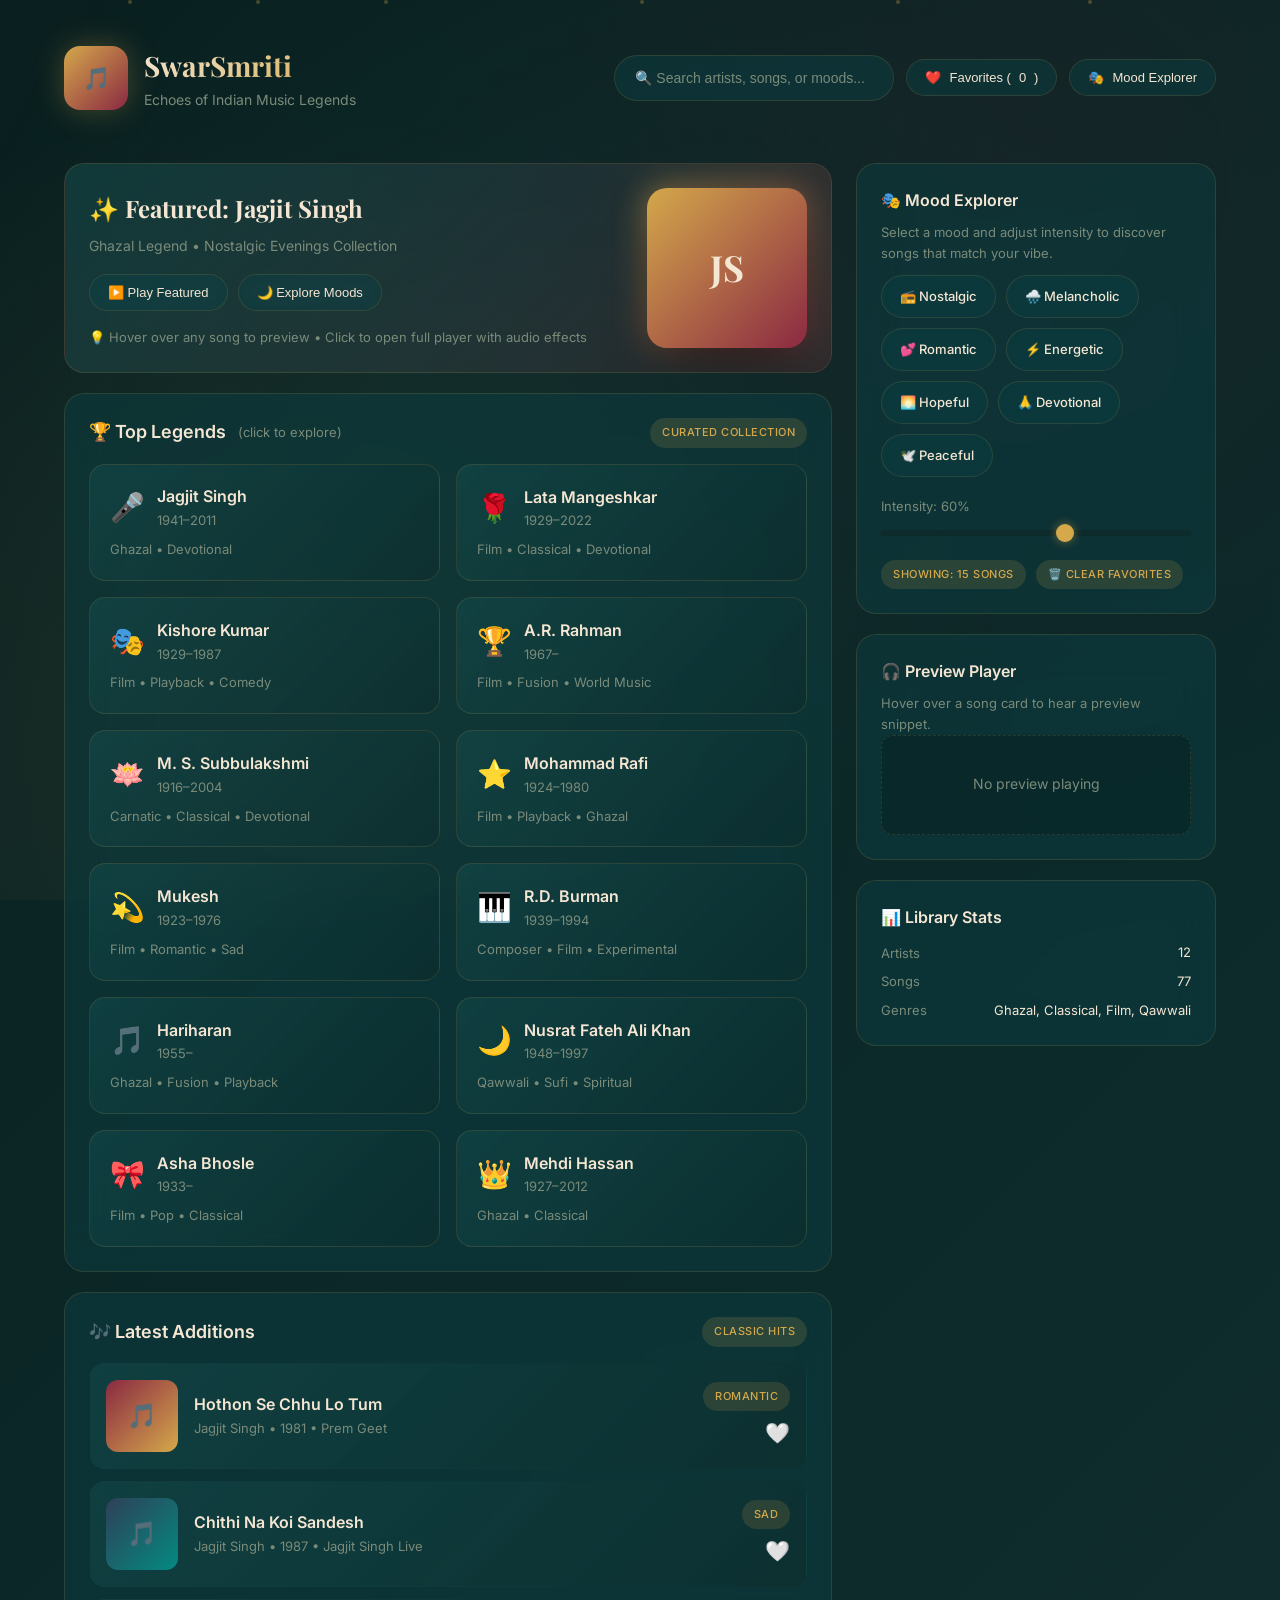
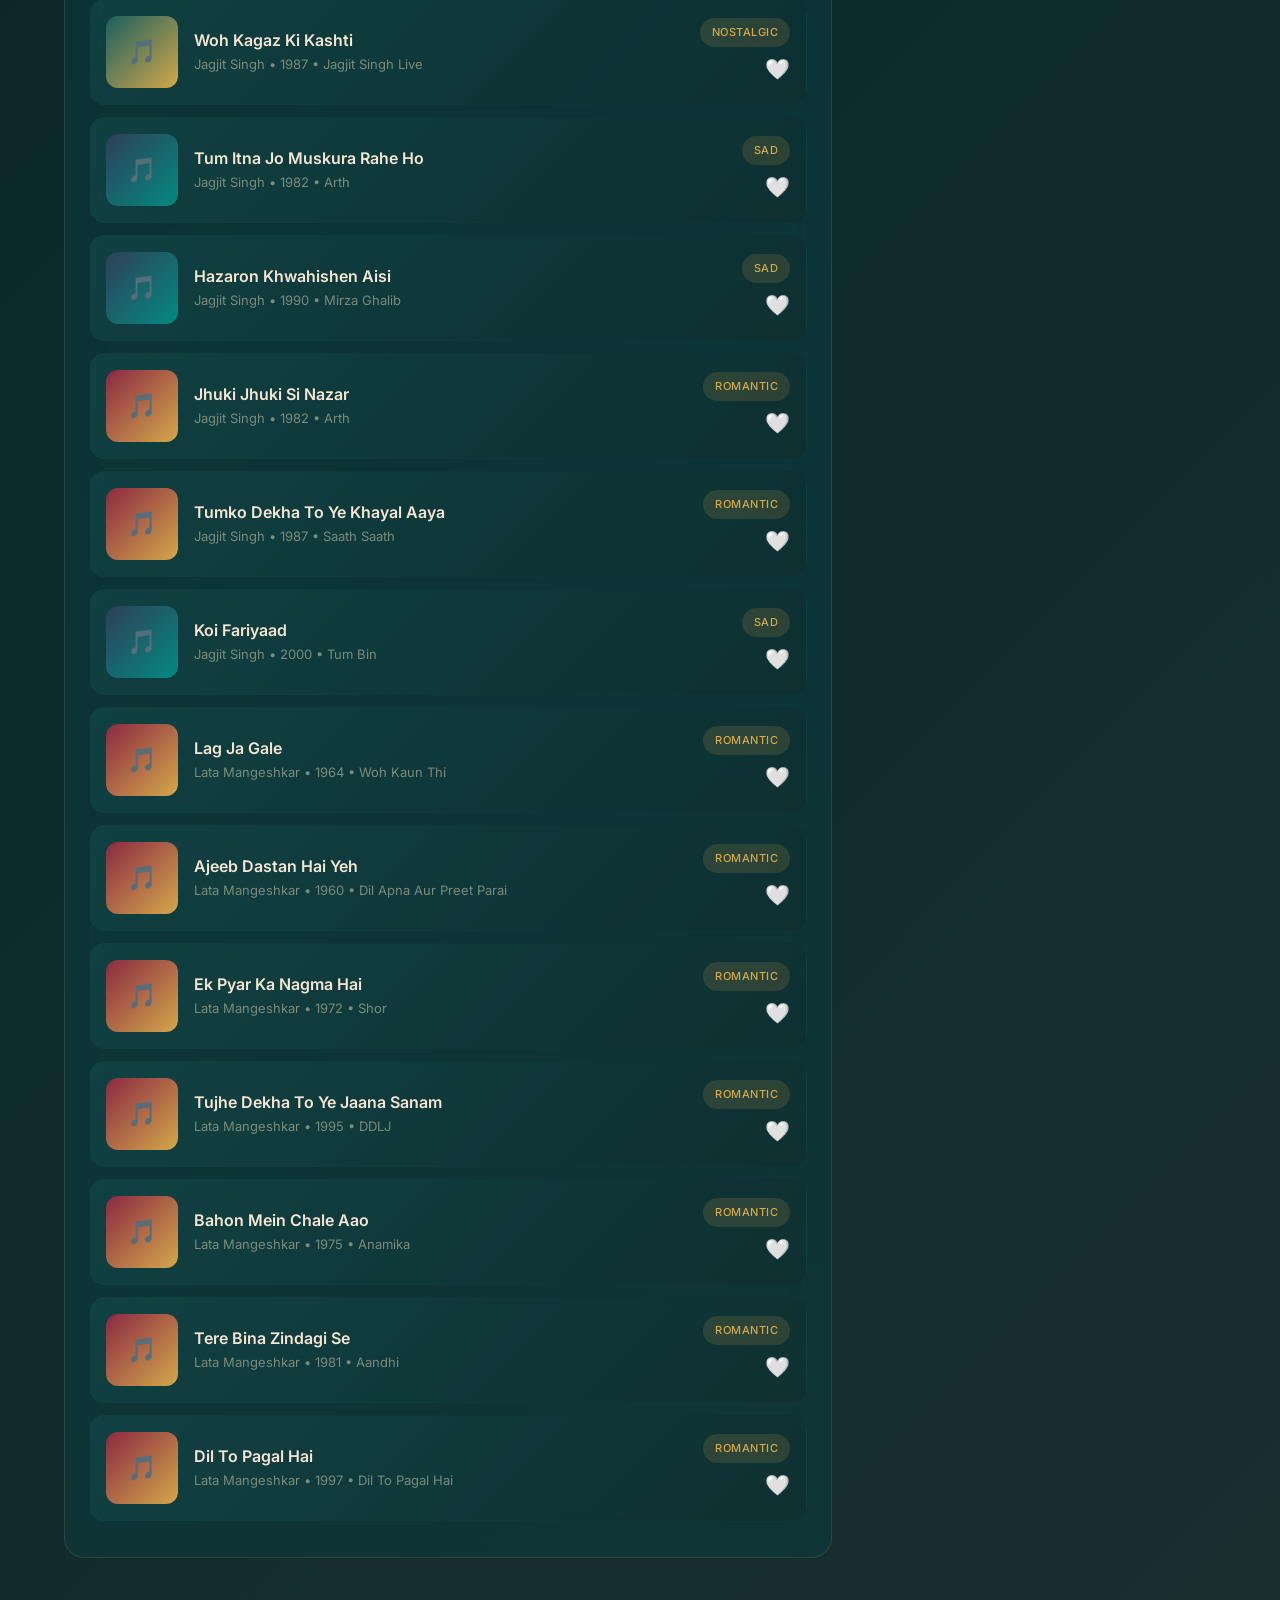
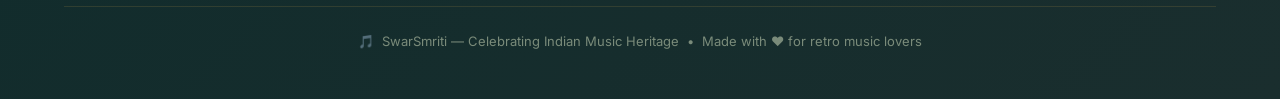
==== index.html @ f9078dfb "feat: Add favicon and gitignore" ====
<!doctype html>
<html lang="en">

<head>
  <meta charset="utf-8" />
  <meta name="viewport" content="width=device-width,initial-scale=1" />
  <meta name="description"
    content="SwarSmriti - A premium retro Indian music platform celebrating legendary artists and timeless melodies" />
  <meta name="theme-color" content="#0A1F1F" />
  <title>SwarSmriti — Echoes of Indian Music Legends</title>
  <link rel="icon" type="image/svg+xml" href="favicon.svg">
  <link rel="preconnect" href="https://fonts.googleapis.com">
  <link rel="preconnect" href="https://fonts.gstatic.com" crossorigin>
  <link
    href="https://fonts.googleapis.com/css2?family=Playfair+Display:wght@400;600;700&family=Inter:wght@300;400;500;600;700&display=swap"
    rel="stylesheet">
  <link rel="stylesheet" href="style.css">
</head>

<body>
  <!-- Floating Particles -->
  <div class="particles">
    <div class="particle"></div>
    <div class="particle"></div>
    <div class="particle"></div>
    <div class="particle"></div>
    <div class="particle"></div>
    <div class="particle"></div>
  </div>

  <div class="container">
    <header>
      <div class="brand">
        <div class="logo">🎵</div>
        <div>
          <h1>SwarSmriti</h1>
          <div class="muted">Echoes of Indian Music Legends</div>
        </div>
      </div>

      <div class="controls">
        <input id="searchInput" class="search" placeholder="🔍 Search artists, songs, or moods..." autocomplete="off" />
        <button class="pill" id="viewFavorites">
          <span>❤️</span> Favorites (<span id="favCount">0</span>)
        </button>
        <button class="pill" id="navMood">
          <span>🎭</span> Mood Explorer
        </button>
      </div>
    </header>

    <main>
      <section>
        <!-- Home Hero -->
        <div class="card hero" id="homeHero">
          <div style="flex:1">
            <div style="display:flex;align-items:center;justify-content:space-between;gap:16px;flex-wrap:wrap">
              <div>
                <h2 id="featuredTitle">✨ Featured: Jagjit Singh</h2>
                <div class="muted">Ghazal Legend • Nostalgic Evenings Collection</div>
              </div>
              <div style="display:flex;gap:10px;align-items:center;flex-wrap:wrap">
                <button class="chip" id="playFeatured">▶️ Play Featured</button>
                <button class="chip" id="openMood">🌙 Explore Moods</button>
              </div>
            </div>
            <p class="small muted" style="margin-top:16px">
              💡 Hover over any song to preview • Click to open full player with audio effects
            </p>
          </div>
          <div class="art">JS</div>
        </div>

        <div style="height:20px"></div>

        <!-- Top Legends Section -->
        <div class="card">
          <div style="display:flex;align-items:center;justify-content:space-between;margin-bottom:16px">
            <div style="display:flex;gap:12px;align-items:center">
              <strong style="font-size:18px">🏆 Top Legends</strong>
              <span class="muted small">(click to explore)</span>
            </div>
            <div class="badge">Curated Collection</div>
          </div>
          <div class="grid" id="artistsGrid"></div>
        </div>

        <div style="height:20px"></div>

        <!-- Songs List Section -->
        <div class="card">
          <div style="display:flex;align-items:center;justify-content:space-between;margin-bottom:16px">
            <strong style="font-size:18px" id="listTitle">🎶 Latest Additions</strong>
            <div class="badge">Classic Hits</div>
          </div>
          <div id="songsList"></div>
        </div>
      </section>

      <!-- Right Sidebar -->
      <aside class="right-col">
        <div class="card">
          <strong style="font-size:16px">🎭 Mood Explorer</strong>
          <p class="muted small" style="margin-top:8px">Select a mood and adjust intensity to discover songs that match
            your vibe.</p>
          <div id="moodChips" class="moodRow"></div>

          <div style="margin-top:16px">
            <label class="muted small">Intensity: <span id="intensityVal">60</span>%</label>
            <input id="intensity" class="slider" type="range" min="0" max="100" value="60" />
          </div>

          <div style="height:16px"></div>
          <div style="display:flex;gap:10px;align-items:center;flex-wrap:wrap">
            <div class="badge">Showing: <span id="resultsCount">0</span> songs</div>
            <div class="badge" id="clearFav" style="cursor:pointer">🗑️ Clear favorites</div>
          </div>
        </div>

        <div class="card">
          <strong style="font-size:16px">🎧 Preview Player</strong>
          <p class="muted small" style="margin-top:8px">Hover over a song card to hear a preview snippet.</p>
          <div id="previewArea">
            <span class="muted">No preview playing</span>
          </div>
        </div>

        <!-- Quick Stats -->
        <div class="card">
          <strong style="font-size:16px">📊 Library Stats</strong>
          <div style="margin-top:12px;display:grid;gap:8px">
            <div style="display:flex;justify-content:space-between">
              <span class="muted small">Artists</span>
              <span class="small" id="statArtists">10</span>
            </div>
            <div style="display:flex;justify-content:space-between">
              <span class="muted small">Songs</span>
              <span class="small" id="statSongs">15</span>
            </div>
            <div style="display:flex;justify-content:space-between">
              <span class="muted small">Genres</span>
              <span class="small">Ghazal, Classical, Film, Qawwali</span>
            </div>
          </div>
        </div>
      </aside>
    </main>

    <footer>
      <div style="display:flex;align-items:center;justify-content:center;gap:8px">
        <span>🎵</span>
        <span>SwarSmriti — Celebrating Indian Music Heritage</span>
        <span>•</span>
        <span>Made with ❤️ for retro music lovers</span>
      </div>
    </footer>
  </div>

  <!-- Modal Player -->
  <div id="modal" style="display:none" class="modal">
    <div class="player card">
      <div style="display:flex;justify-content:space-between;align-items:center">
        <div>
          <strong id="modalTitle" style="font-size:20px">Song title</strong>
          <div class="muted small" id="modalArtist">artist</div>
        </div>
        <div class="close" id="closeModal">✕</div>
      </div>

      <div style="margin-top:20px">
        <!-- Audio/YouTube player will be injected here -->
        <div id="modalPlayer"></div>

        <!-- Effect Controls -->
        <div id="audioControls" style="margin-top:20px;display:grid;gap:12px">
          <div style="display:flex;gap:12px;align-items:center">
            <label style="width:100px" class="muted small">⏩ Playback</label>
            <input id="playbackRate" class="slider" type="range" min="0.5" max="1.6" step="0.01" value="1" />
            <span id="playbackVal" class="muted small" style="width:50px;text-align:right">1.00x</span>
          </div>

          <div style="display:flex;gap:12px;align-items:center">
            <label style="width:100px" class="muted small">🔊 Bass</label>
            <input id="bass" class="slider" type="range" min="-12" max="12" step="0.5" value="0" />
            <span id="bassVal" class="muted small" style="width:50px;text-align:right">0 dB</span>
          </div>

          <div style="display:flex;gap:12px;align-items:center">
            <label style="width:100px" class="muted small">🔔 Treble</label>
            <input id="treble" class="slider" type="range" min="-12" max="12" step="0.5" value="0" />
            <span id="trebleVal" class="muted small" style="width:50px;text-align:right">0 dB</span>
          </div>

          <div style="display:flex;gap:12px;align-items:center">
            <label style="width:100px" class="muted small">🏛️ Reverb</label>
            <input id="reverb" class="slider" type="range" min="0" max="1" step="0.05" value="0" />
            <span id="reverbVal" class="muted small" style="width:50px;text-align:right">0%</span>
          </div>

          <div style="display:flex;gap:12px;align-items:center">
            <label style="width:100px" class="muted small">🎤 Vocal</label>
            <button id="vocalToggle" class="pill">Center Cancel: Off</button>
          </div>
        </div>
      </div>
    </div>
  </div>

  <script src="data.js"></script>
  <script src="script.js"></script>
</body>

</html>
---- style.css ----
/* SwarSmriti - Premium Retro Music Platform */
/* Color Palette: Deep Teal, Amber Gold, Burgundy, Vintage Cream */

:root {
  /* Core Colors */
  --bg-primary: #0A1F1F;
  --bg-secondary: #0D2B2B;
  --bg-card: rgba(13, 59, 62, 0.6);
  --bg-card-hover: rgba(13, 59, 62, 0.85);
  
  /* Accent Colors */
  --accent-gold: #D4A84B;
  --accent-gold-light: #E8C97A;
  --accent-burgundy: #8B2942;
  --accent-teal: #1A5F5F;
  
  /* Text Colors */
  --text-primary: #F5E6D3;
  --text-secondary: #B8A88A;
  --text-muted: #7A8B7A;
  
  /* Effects */
  --glass-border: rgba(212, 168, 75, 0.15);
  --glow-gold: 0 0 30px rgba(212, 168, 75, 0.3);
  --shadow-lg: 0 25px 50px -12px rgba(0, 0, 0, 0.5);
  
  /* Gradients */
  --gradient-bg: linear-gradient(135deg, #0A1F1F 0%, #0D2B2B 50%, #1A2E2E 100%);
  --gradient-card: linear-gradient(135deg, rgba(26, 95, 95, 0.3) 0%, rgba(13, 43, 43, 0.5) 100%);
  --gradient-accent: linear-gradient(135deg, #D4A84B 0%, #8B2942 100%);
}

/* Reset & Base */
*, *::before, *::after {
  box-sizing: border-box;
  margin: 0;
  padding: 0;
}

body {
  font-family: 'Inter', -apple-system, BlinkMacSystemFont, 'Segoe UI', sans-serif;
  background: var(--gradient-bg);
  color: var(--text-primary);
  min-height: 100vh;
  line-height: 1.6;
  overflow-x: hidden;
}

/* Animated Background */
body::before {
  content: '';
  position: fixed;
  top: 0;
  left: 0;
  right: 0;
  bottom: 0;
  background: 
    radial-gradient(circle at 20% 80%, rgba(212, 168, 75, 0.08) 0%, transparent 50%),
    radial-gradient(circle at 80% 20%, rgba(139, 41, 66, 0.08) 0%, transparent 50%),
    radial-gradient(circle at 40% 40%, rgba(26, 95, 95, 0.1) 0%, transparent 60%);
  pointer-events: none;
  z-index: -1;
  animation: backgroundPulse 15s ease-in-out infinite;
}

@keyframes backgroundPulse {
  0%, 100% { opacity: 1; }
  50% { opacity: 0.7; }
}

/* Floating Particles */
.particles {
  position: fixed;
  top: 0;
  left: 0;
  right: 0;
  bottom: 0;
  pointer-events: none;
  overflow: hidden;
  z-index: -1;
}

.particle {
  position: absolute;
  width: 4px;
  height: 4px;
  background: var(--accent-gold);
  border-radius: 50%;
  opacity: 0.3;
  animation: float 20s infinite ease-in-out;
}

.particle:nth-child(1) { left: 10%; animation-delay: 0s; animation-duration: 25s; }
.particle:nth-child(2) { left: 20%; animation-delay: 2s; animation-duration: 20s; }
.particle:nth-child(3) { left: 30%; animation-delay: 4s; animation-duration: 28s; }
.particle:nth-child(4) { left: 50%; animation-delay: 1s; animation-duration: 22s; }
.particle:nth-child(5) { left: 70%; animation-delay: 3s; animation-duration: 26s; }
.particle:nth-child(6) { left: 85%; animation-delay: 5s; animation-duration: 24s; }

@keyframes float {
  0%, 100% { transform: translateY(100vh) rotate(0deg); opacity: 0; }
  10% { opacity: 0.4; }
  90% { opacity: 0.4; }
  100% { transform: translateY(-100vh) rotate(720deg); opacity: 0; }
}

/* Container */
.container {
  max-width: 1200px;
  margin: 0 auto;
  padding: 24px;
}

/* Header */
header {
  display: flex;
  align-items: center;
  justify-content: space-between;
  padding: 20px 0;
  margin-bottom: 32px;
  flex-wrap: wrap;
  gap: 20px;
}

.brand {
  display: flex;
  align-items: center;
  gap: 16px;
}

.logo {
  width: 64px;
  height: 64px;
  background: var(--gradient-accent);
  border-radius: 16px;
  display: grid;
  place-items: center;
  font-family: 'Playfair Display', serif;
  font-weight: 700;
  font-size: 22px;
  color: var(--text-primary);
  box-shadow: var(--glow-gold);
  transition: transform 0.3s ease, box-shadow 0.3s ease;
}

.logo:hover {
  transform: scale(1.05) rotate(-3deg);
  box-shadow: 0 0 50px rgba(212, 168, 75, 0.5);
}

h1 {
  font-family: 'Playfair Display', serif;
  font-size: 28px;
  font-weight: 700;
  background: linear-gradient(135deg, var(--text-primary) 0%, var(--accent-gold) 100%);
  -webkit-background-clip: text;
  -webkit-text-fill-color: transparent;
  background-clip: text;
}

.controls {
  display: flex;
  gap: 12px;
  align-items: center;
  flex-wrap: wrap;
}

/* Search Input */
.search {
  padding: 14px 20px;
  border-radius: 50px;
  background: var(--bg-card);
  border: 1px solid var(--glass-border);
  color: var(--text-primary);
  font-size: 14px;
  min-width: 280px;
  backdrop-filter: blur(10px);
  transition: all 0.3s ease;
}

.search::placeholder {
  color: var(--text-muted);
}

.search:focus {
  outline: none;
  border-color: var(--accent-gold);
  box-shadow: 0 0 20px rgba(212, 168, 75, 0.2);
}

/* Pills & Chips */
.pill, .chip {
  padding: 10px 18px;
  border-radius: 50px;
  background: var(--bg-card);
  border: 1px solid var(--glass-border);
  color: var(--text-primary);
  font-size: 13px;
  font-weight: 500;
  cursor: pointer;
  transition: all 0.3s ease;
  backdrop-filter: blur(10px);
  display: inline-flex;
  align-items: center;
  gap: 8px;
}

.pill:hover, .chip:hover {
  background: var(--bg-card-hover);
  border-color: var(--accent-gold);
  transform: translateY(-2px);
  box-shadow: 0 8px 25px rgba(0, 0, 0, 0.3);
}

.chip.active {
  background: var(--gradient-accent);
  border-color: var(--accent-gold);
  box-shadow: var(--glow-gold);
}

/* Main Layout */
main {
  display: grid;
  grid-template-columns: 1fr 360px;
  gap: 24px;
  align-items: start;
}

/* Cards - Glassmorphism */
.card {
  background: var(--bg-card);
  backdrop-filter: blur(20px);
  border: 1px solid var(--glass-border);
  border-radius: 20px;
  padding: 24px;
  transition: all 0.3s ease;
}

.card:hover {
  border-color: rgba(212, 168, 75, 0.3);
}

/* Hero Card */
.hero {
  display: flex;
  align-items: center;
  gap: 24px;
  background: linear-gradient(135deg, rgba(26, 95, 95, 0.4) 0%, rgba(139, 41, 66, 0.2) 100%);
  position: relative;
  overflow: hidden;
}

.hero::before {
  content: '';
  position: absolute;
  top: -50%;
  right: -20%;
  width: 400px;
  height: 400px;
  background: radial-gradient(circle, rgba(212, 168, 75, 0.1) 0%, transparent 70%);
  pointer-events: none;
}

.art {
  width: 160px;
  height: 160px;
  border-radius: 20px;
  background: var(--gradient-accent);
  display: grid;
  place-items: center;
  font-family: 'Playfair Display', serif;
  font-size: 36px;
  font-weight: 700;
  color: var(--text-primary);
  box-shadow: var(--shadow-lg);
  position: relative;
  flex-shrink: 0;
}

.art::after {
  content: '';
  position: absolute;
  inset: -3px;
  border-radius: 23px;
  background: var(--gradient-accent);
  z-index: -1;
  filter: blur(15px);
  opacity: 0.5;
}

/* Typography */
h2 {
  font-family: 'Playfair Display', serif;
  font-size: 24px;
  font-weight: 700;
  margin-bottom: 8px;
  color: var(--text-primary);
}

.muted {
  color: var(--text-muted);
  font-size: 14px;
}

.small {
  font-size: 13px;
}

strong {
  color: var(--text-primary);
  font-weight: 600;
}

/* Grid Layout */
.grid {
  display: grid;
  grid-template-columns: repeat(auto-fill, minmax(240px, 1fr));
  gap: 16px;
}

/* Artist Cards */
.artist-card {
  padding: 20px;
  border-radius: 16px;
  background: var(--gradient-card);
  border: 1px solid var(--glass-border);
  cursor: pointer;
  transition: all 0.4s cubic-bezier(0.175, 0.885, 0.32, 1.275);
  position: relative;
  overflow: hidden;
}

.artist-card::before {
  content: '';
  position: absolute;
  top: 0;
  left: -100%;
  width: 100%;
  height: 100%;
  background: linear-gradient(90deg, transparent, rgba(212, 168, 75, 0.1), transparent);
  transition: left 0.5s ease;
}

.artist-card:hover {
  transform: translateY(-8px) scale(1.02);
  border-color: var(--accent-gold);
  box-shadow: 0 20px 40px rgba(0, 0, 0, 0.4), var(--glow-gold);
}

.artist-card:hover::before {
  left: 100%;
}

/* Song Cards */
.song-card {
  display: flex;
  align-items: center;
  gap: 16px;
  padding: 16px;
  border-radius: 16px;
  background: var(--gradient-card);
  border: 1px solid transparent;
  cursor: pointer;
  transition: all 0.3s ease;
  margin-bottom: 12px;
}

.song-card:hover {
  transform: translateX(8px);
  background: var(--bg-card-hover);
  border-color: var(--accent-gold);
  box-shadow: 0 10px 30px rgba(0, 0, 0, 0.3);
}

.song-thumb, .song-thumb-wrap img {
  width: 72px;
  height: 72px;
  border-radius: 12px;
  background: var(--gradient-accent);
  display: grid;
  place-items: center;
  font-size: 24px;
  flex-shrink: 0;
  object-fit: cover;
}

/* Badges */
.badge {
  padding: 6px 12px;
  border-radius: 20px;
  background: rgba(212, 168, 75, 0.15);
  font-size: 11px;
  color: var(--accent-gold);
  font-weight: 500;
  text-transform: uppercase;
  letter-spacing: 0.5px;
}

/* Favorites Heart */
.fav {
  font-size: 20px;
  cursor: pointer;
  transition: all 0.3s ease;
  color: var(--text-muted);
}

.fav:hover {
  transform: scale(1.3);
  color: var(--accent-burgundy);
}

/* Right Column */
.right-col {
  position: sticky;
  top: 24px;
  display: flex;
  flex-direction: column;
  gap: 20px;
}

/* Mood Chips */
.moodRow {
  display: flex;
  flex-wrap: wrap;
  gap: 10px;
  margin-top: 12px;
}

/* Slider */
.slider {
  width: 100%;
  height: 6px;
  border-radius: 3px;
  background: var(--bg-secondary);
  appearance: none;
  cursor: pointer;
}

.slider::-webkit-slider-thumb {
  appearance: none;
  width: 18px;
  height: 18px;
  border-radius: 50%;
  background: var(--accent-gold);
  cursor: pointer;
  box-shadow: 0 0 10px rgba(212, 168, 75, 0.5);
  transition: transform 0.2s ease;
}

.slider::-webkit-slider-thumb:hover {
  transform: scale(1.2);
}

/* Preview Area */
#previewArea {
  min-height: 100px;
  display: grid;
  place-items: center;
  border-radius: 12px;
  background: rgba(0, 0, 0, 0.2);
  border: 1px dashed var(--glass-border);
  color: var(--text-muted);
}

/* Footer */
footer {
  margin-top: 48px;
  padding: 24px 0;
  text-align: center;
  color: var(--text-muted);
  font-size: 13px;
  border-top: 1px solid var(--glass-border);
}

/* Modal */
.modal {
  position: fixed;
  inset: 0;
  background: rgba(0, 0, 0, 0.85);
  backdrop-filter: blur(10px);
  display: grid;
  place-items: center;
  z-index: 1000;
  padding: 20px;
}

.player {
  width: 100%;
  max-width: 800px;
  background: var(--bg-secondary);
  border: 1px solid var(--glass-border);
  border-radius: 24px;
  padding: 32px;
  box-shadow: var(--shadow-lg), var(--glow-gold);
}

.player audio {
  width: 100%;
  margin: 16px 0;
  border-radius: 8px;
}

.close {
  width: 40px;
  height: 40px;
  border-radius: 50%;
  background: var(--bg-card);
  border: 1px solid var(--glass-border);
  display: grid;
  place-items: center;
  cursor: pointer;
  transition: all 0.3s ease;
  font-size: 18px;
}

.close:hover {
  background: var(--accent-burgundy);
  border-color: var(--accent-burgundy);
  transform: rotate(90deg);
}

/* Audio Controls in Modal */
#audioControls label {
  color: var(--text-secondary);
}

#audioControls input[type="range"] {
  flex: 1;
}

/* Responsive Design */
@media (max-width: 1024px) {
  main {
    grid-template-columns: 1fr;
  }
  
  .right-col {
    position: static;
  }
}

@media (max-width: 768px) {
  header {
    flex-direction: column;
    align-items: flex-start;
  }
  
  .controls {
    width: 100%;
  }
  
  .search {
    width: 100%;
    min-width: auto;
  }
  
  .hero {
    flex-direction: column;
    text-align: center;
  }
  
  .grid {
    grid-template-columns: 1fr;
  }
  
  h1 {
    font-size: 24px;
  }
  
  .art {
    width: 120px;
    height: 120px;
  }
}

/* Animations */
@keyframes fadeInUp {
  from {
    opacity: 0;
    transform: translateY(20px);
  }
  to {
    opacity: 1;
    transform: translateY(0);
  }
}

.card {
  animation: fadeInUp 0.5s ease-out;
}

.artist-card, .song-card {
  animation: fadeInUp 0.4s ease-out backwards;
}

.artist-card:nth-child(1) { animation-delay: 0.1s; }
.artist-card:nth-child(2) { animation-delay: 0.15s; }
.artist-card:nth-child(3) { animation-delay: 0.2s; }
.artist-card:nth-child(4) { animation-delay: 0.25s; }
.artist-card:nth-child(5) { animation-delay: 0.3s; }

.song-card:nth-child(1) { animation-delay: 0.1s; }
.song-card:nth-child(2) { animation-delay: 0.15s; }
.song-card:nth-child(3) { animation-delay: 0.2s; }
.song-card:nth-child(4) { animation-delay: 0.25s; }
.song-card:nth-child(5) { animation-delay: 0.3s; }
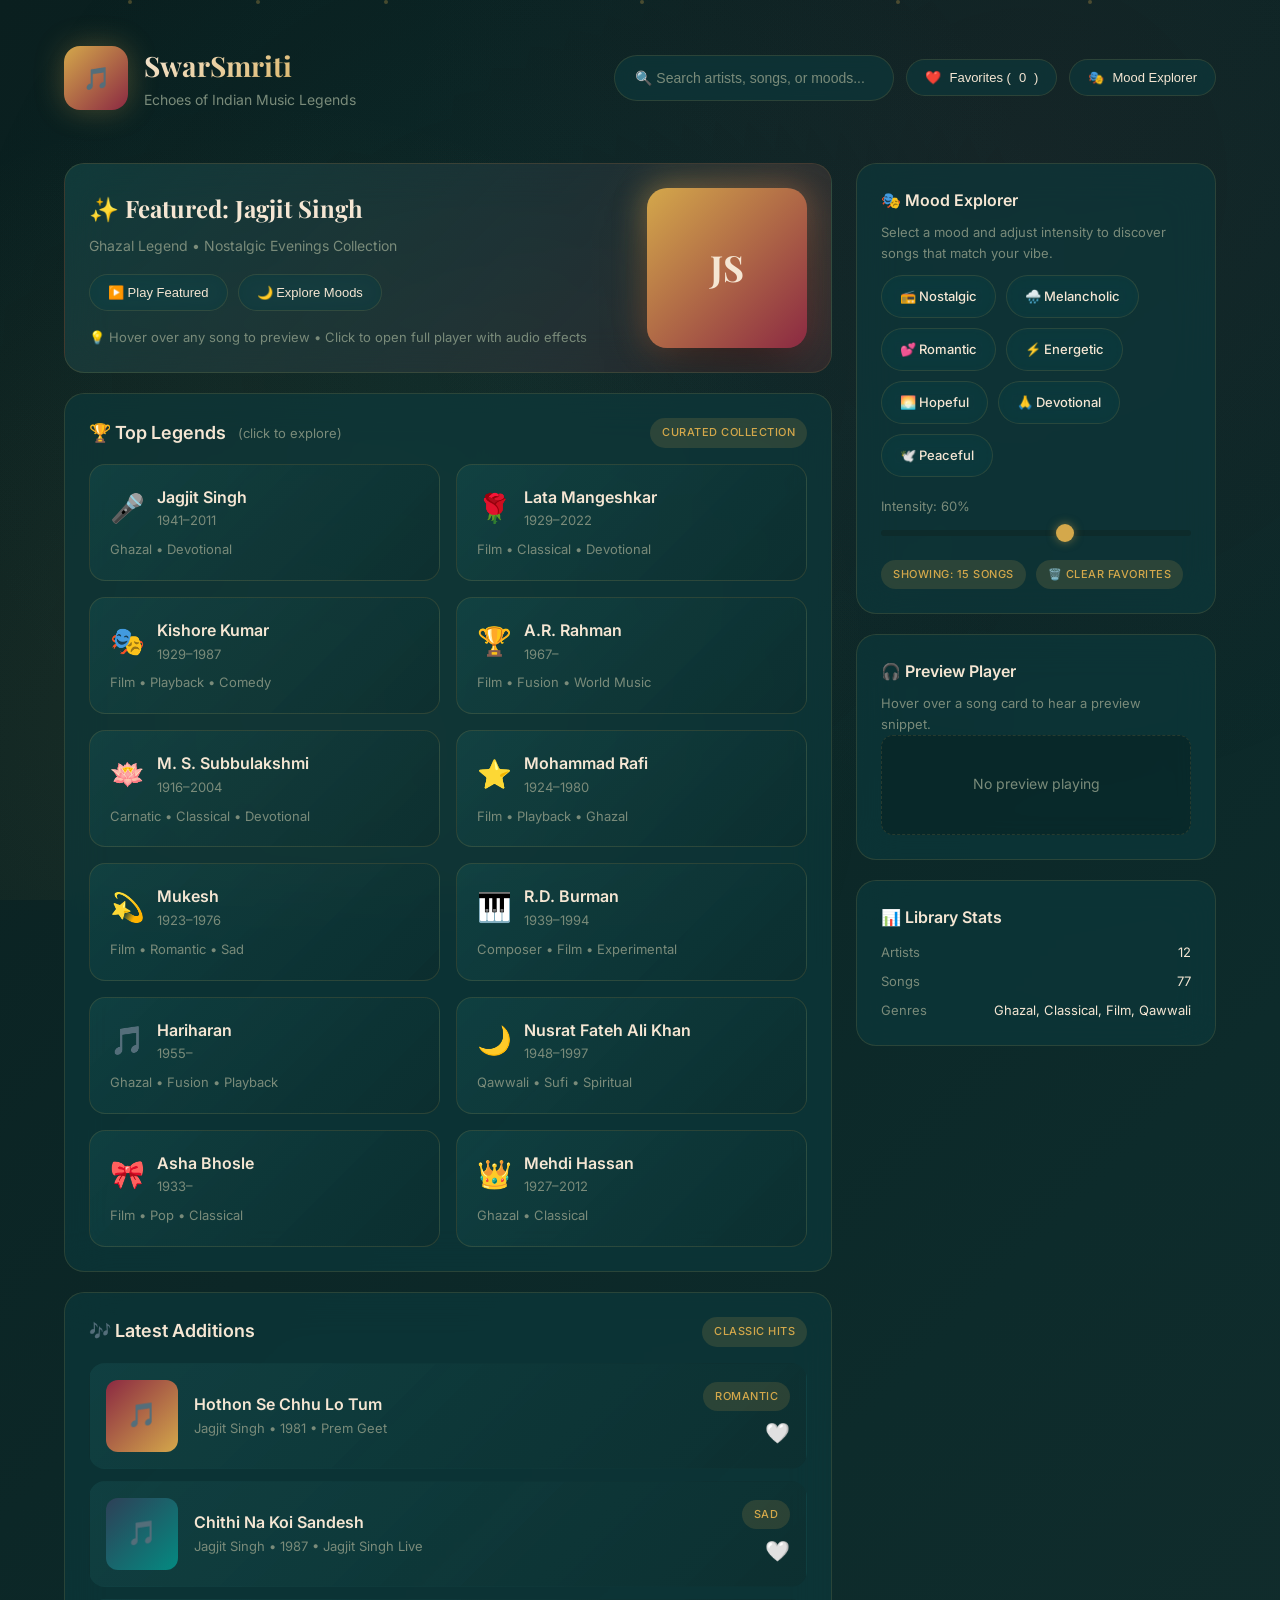
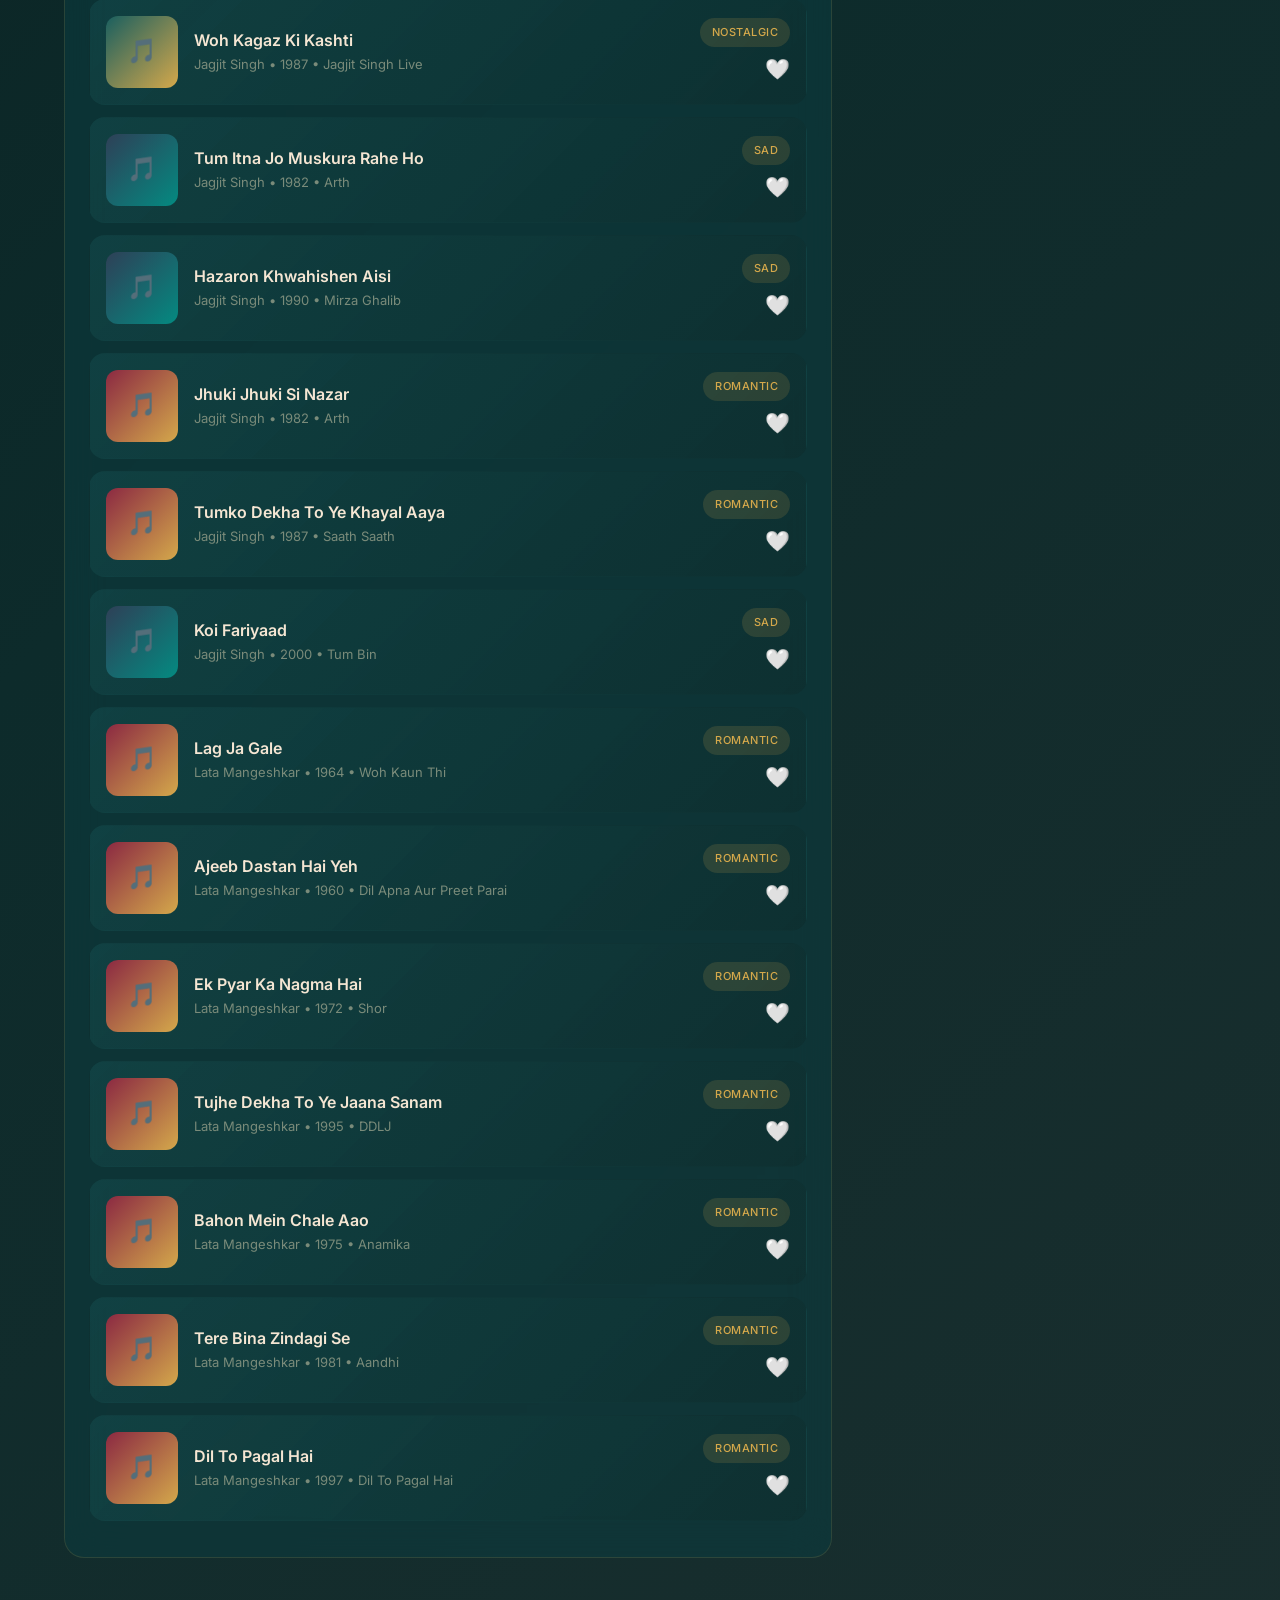
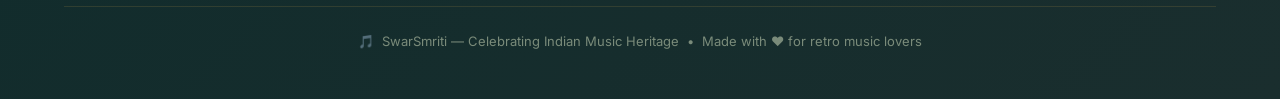
==== commit de53287b: "feat: Add shuffle and repeat mode controls with prev/next buttons" ====
--- a/index.html
+++ b/index.html
@@ -168,6 +168,21 @@
       </div>
 
       <div style="margin-top:20px">
+        <!-- Playback Controls Bar -->
+        <div id="playbackControls"
+          style="display:flex;justify-content:center;gap:12px;margin-bottom:16px;flex-wrap:wrap">
+          <button class="pill" id="btnPrev" title="Previous">⏮️ Prev</button>
+          <button class="pill" id="btnShuffle" title="Shuffle">🔀 Off</button>
+          <button class="pill" id="btnRepeat" title="Repeat">🔁 Off</button>
+          <button class="pill" id="btnNext" title="Next">Next ⏭️</button>
+        </div>
+
+        <!-- Queue Info -->
+        <div style="text-align:center;margin-bottom:12px">
+          <span class="muted small">Now playing: <span id="queuePosition">1</span> of <span
+              id="queueTotal">1</span></span>
+        </div>
+
         <!-- Audio/YouTube player will be injected here -->
         <div id="modalPlayer"></div>
 
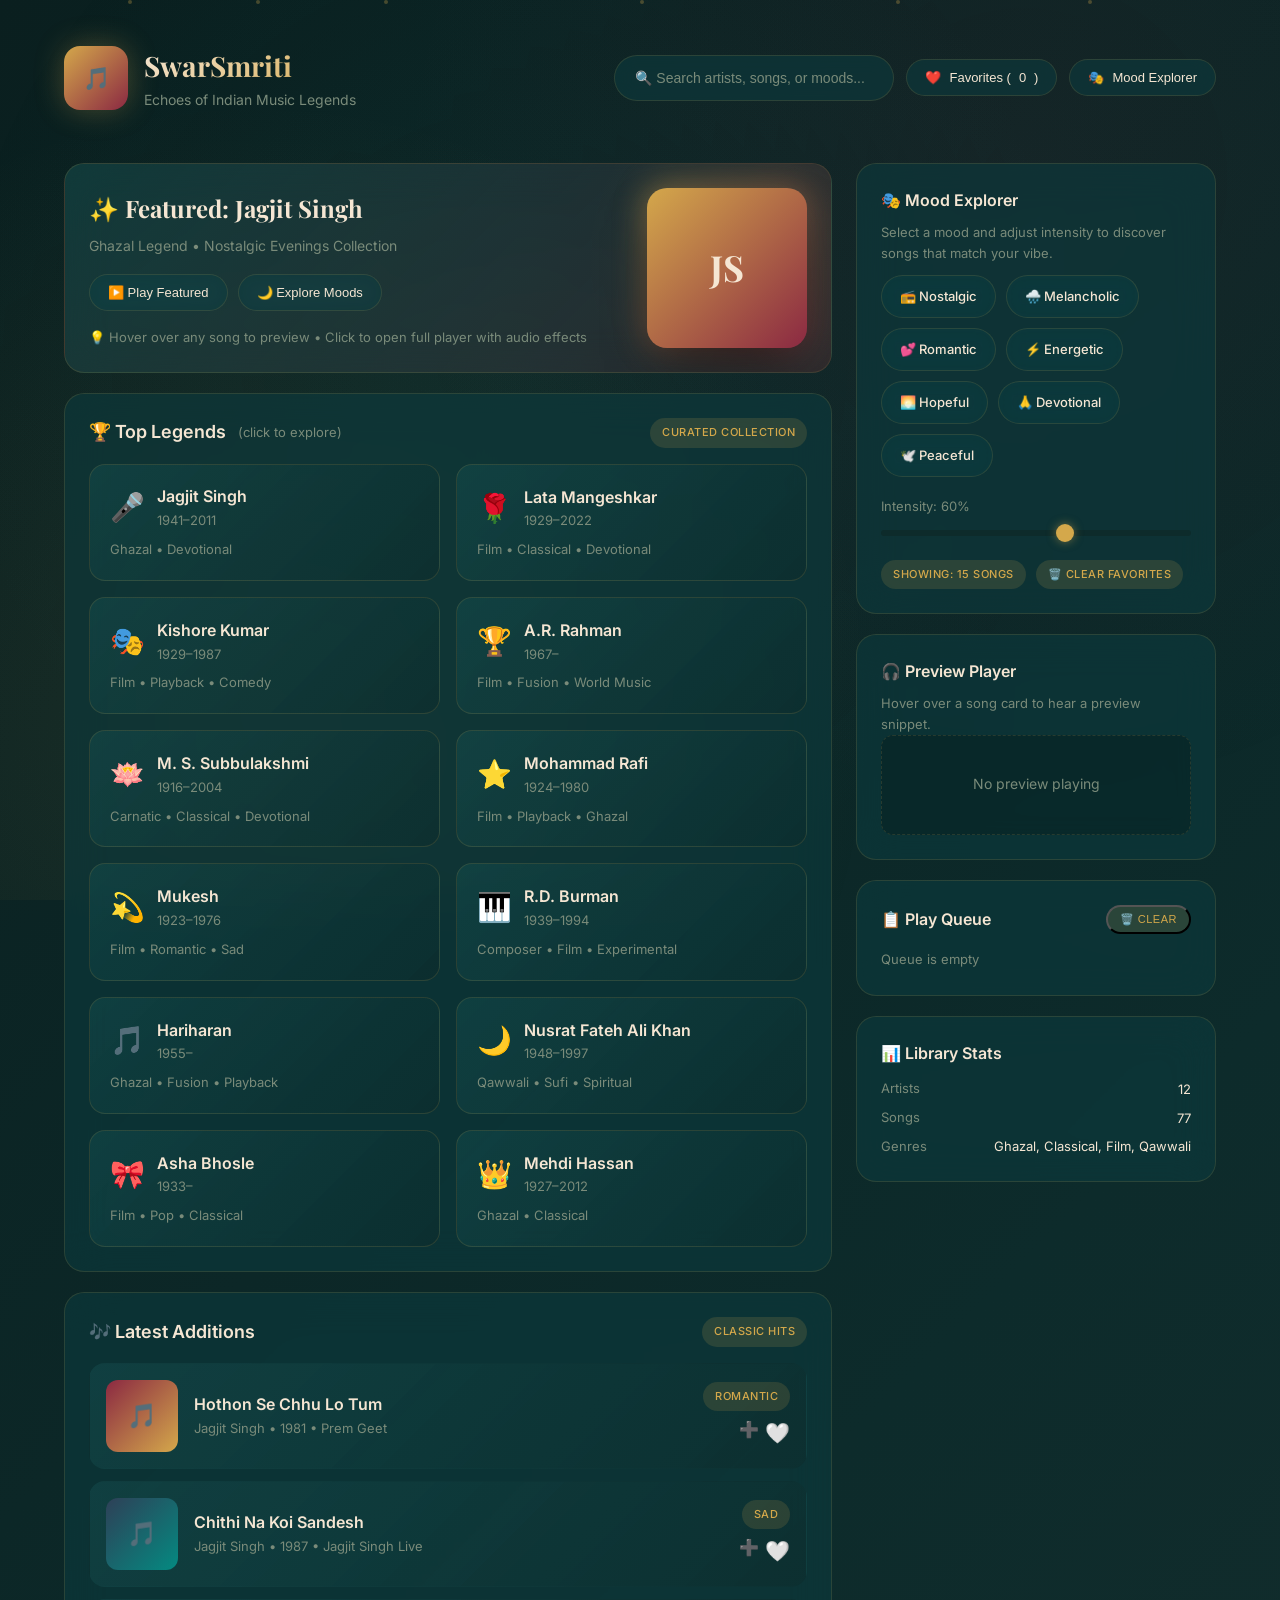
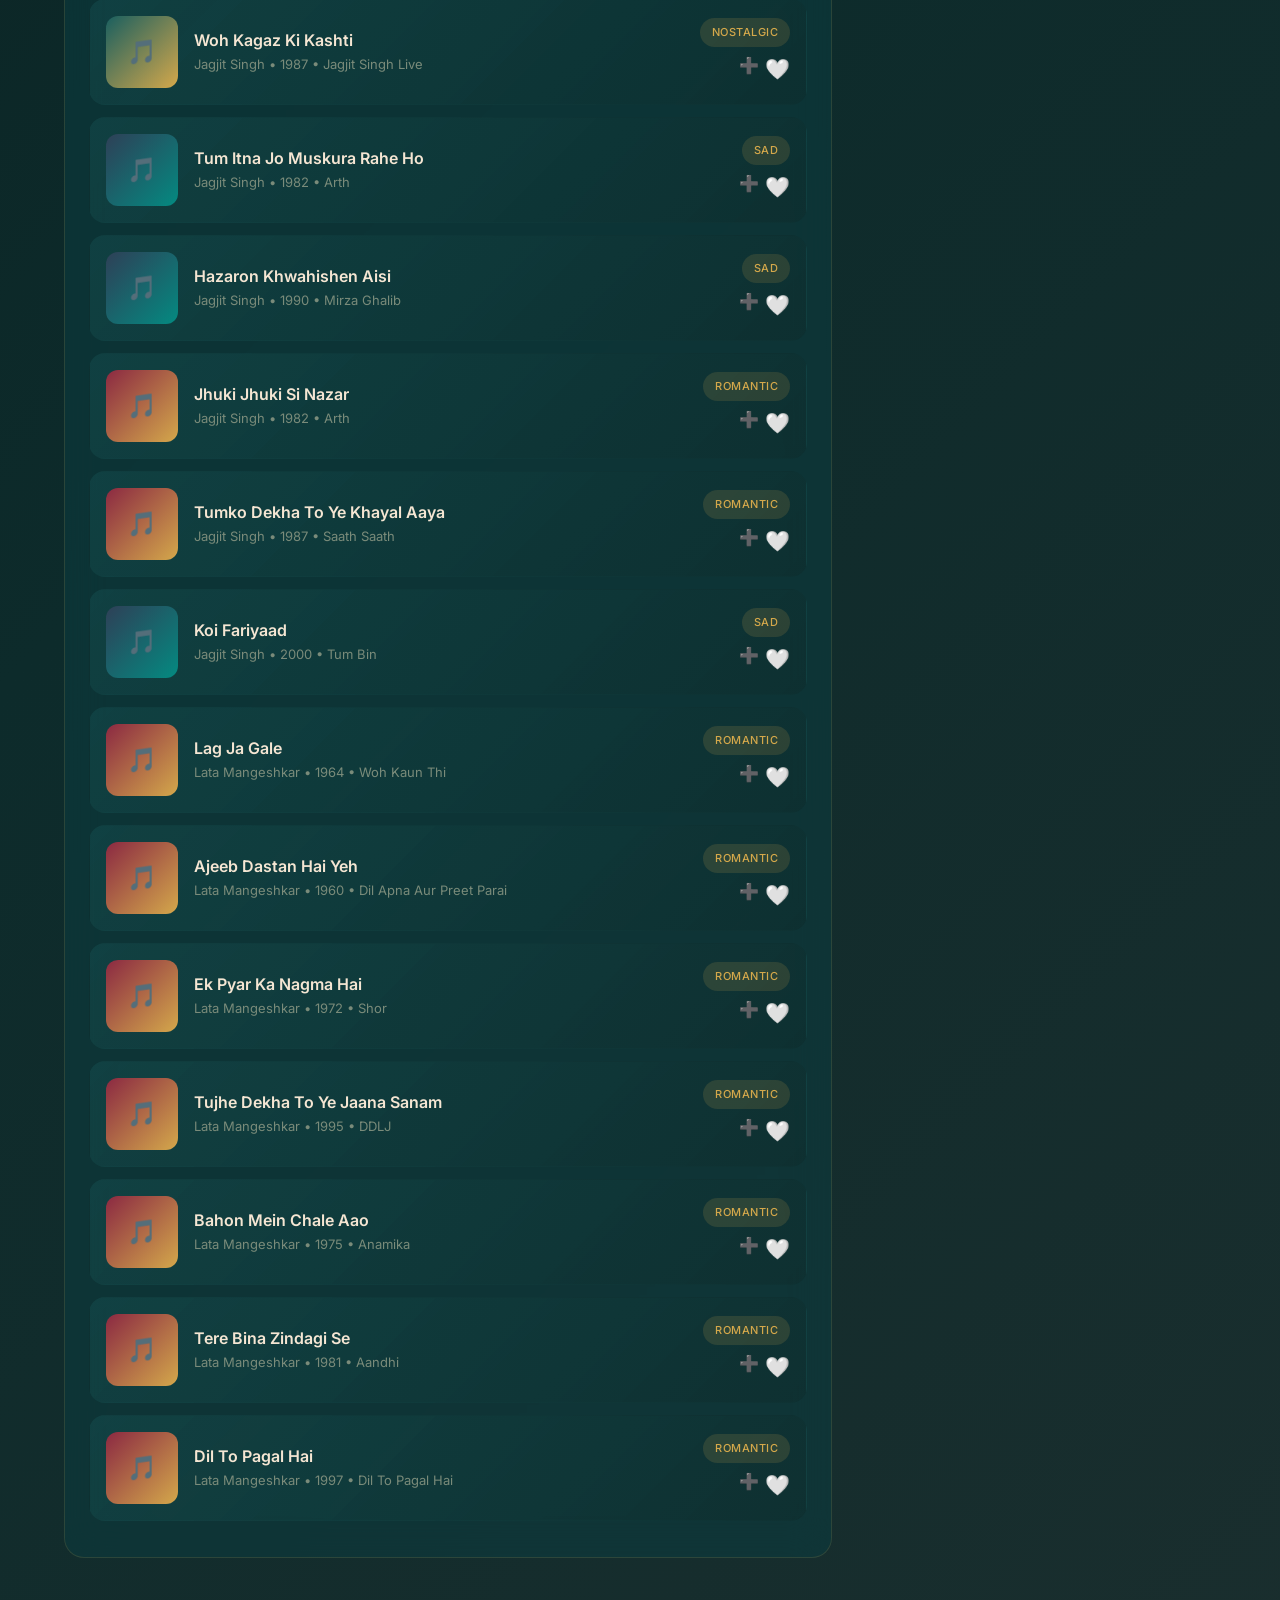
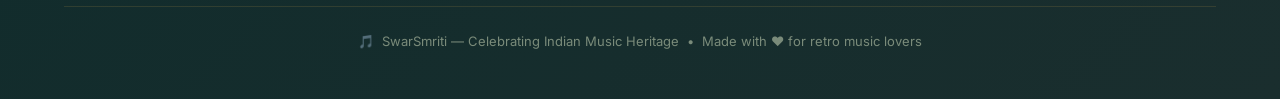
==== commit 6746325d: "feat: Add song queue system with sidebar panel and Add to Queue buttons" ====
--- a/index.html
+++ b/index.html
@@ -125,6 +125,17 @@
           </div>
         </div>
 
+        <!-- Play Queue -->
+        <div class="card">
+          <div style="display:flex;justify-content:space-between;align-items:center;margin-bottom:12px">
+            <strong style="font-size:16px">📋 Play Queue</strong>
+            <button class="badge" id="clearQueue" style="cursor:pointer">🗑️ Clear</button>
+          </div>
+          <div id="queueList" style="max-height:200px;overflow-y:auto">
+            <span class="muted small">Queue is empty</span>
+          </div>
+        </div>
+
         <!-- Quick Stats -->
         <div class="card">
           <strong style="font-size:16px">📊 Library Stats</strong>
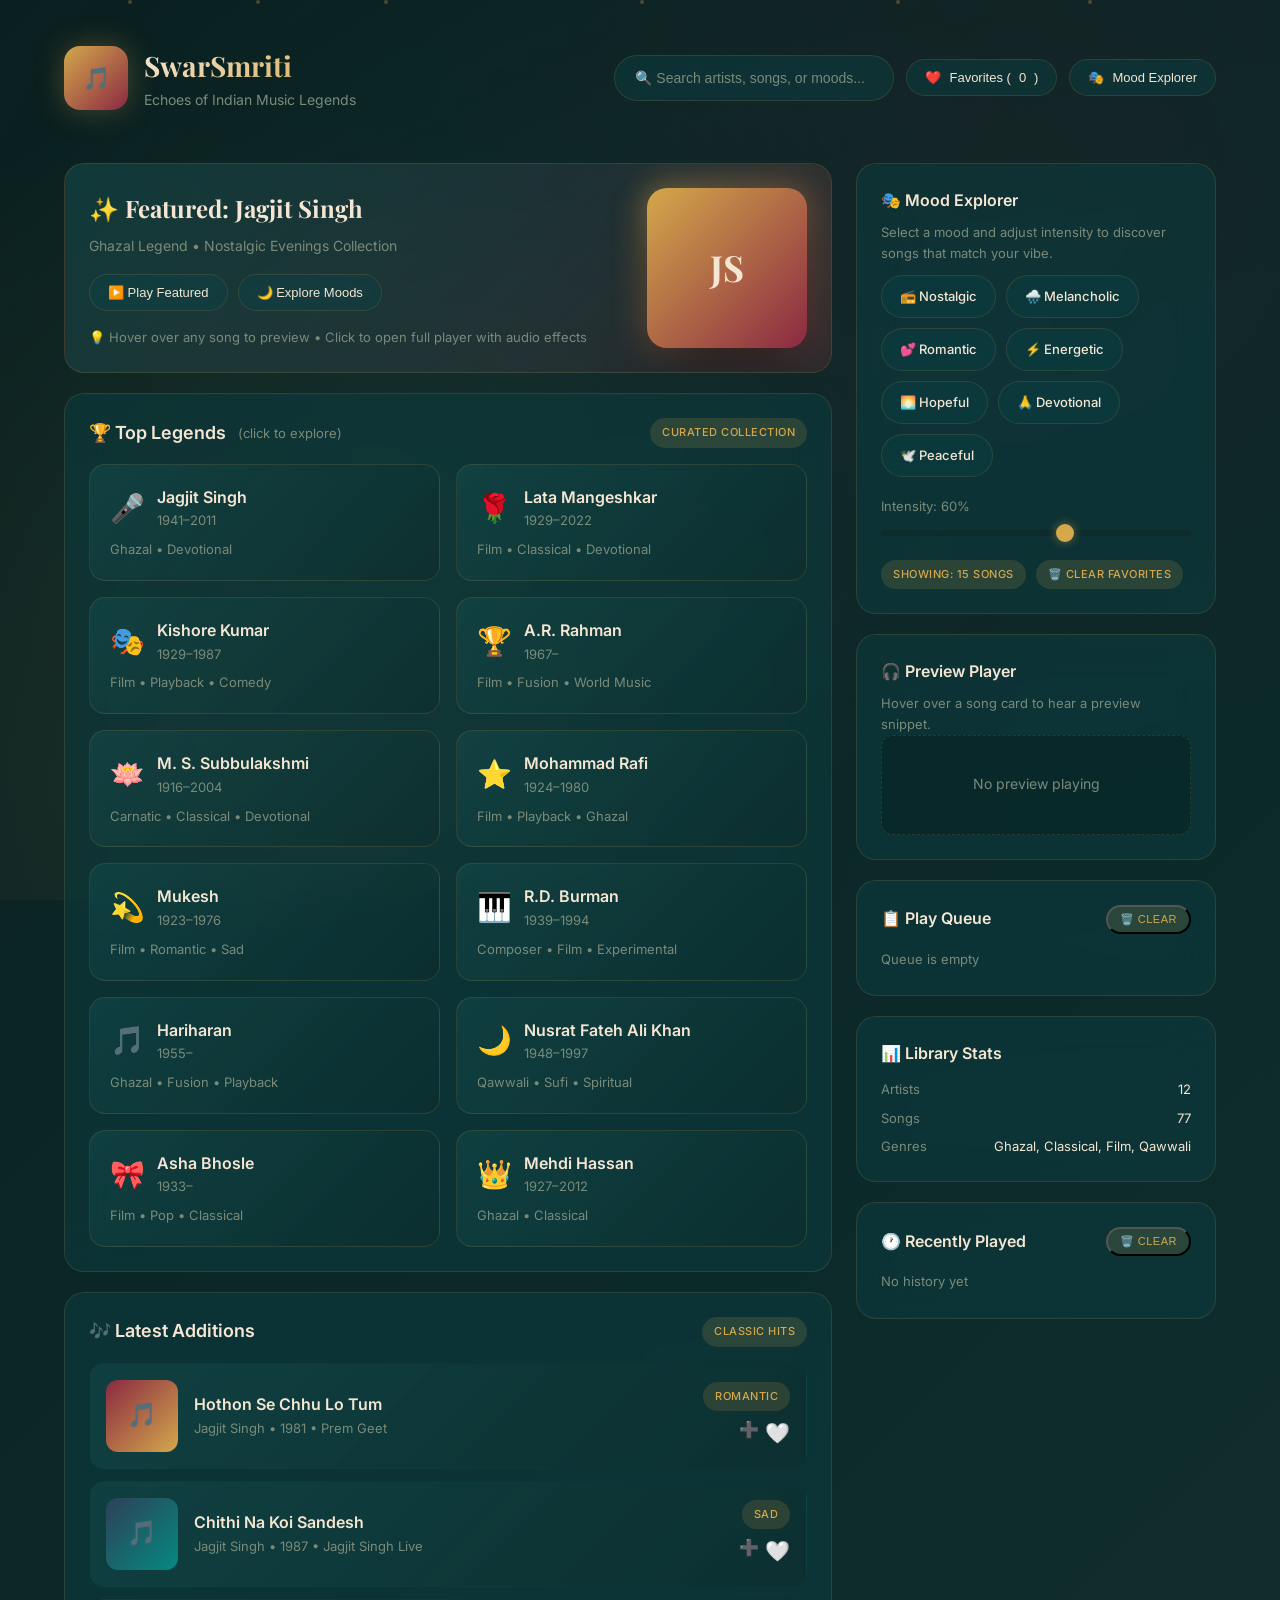
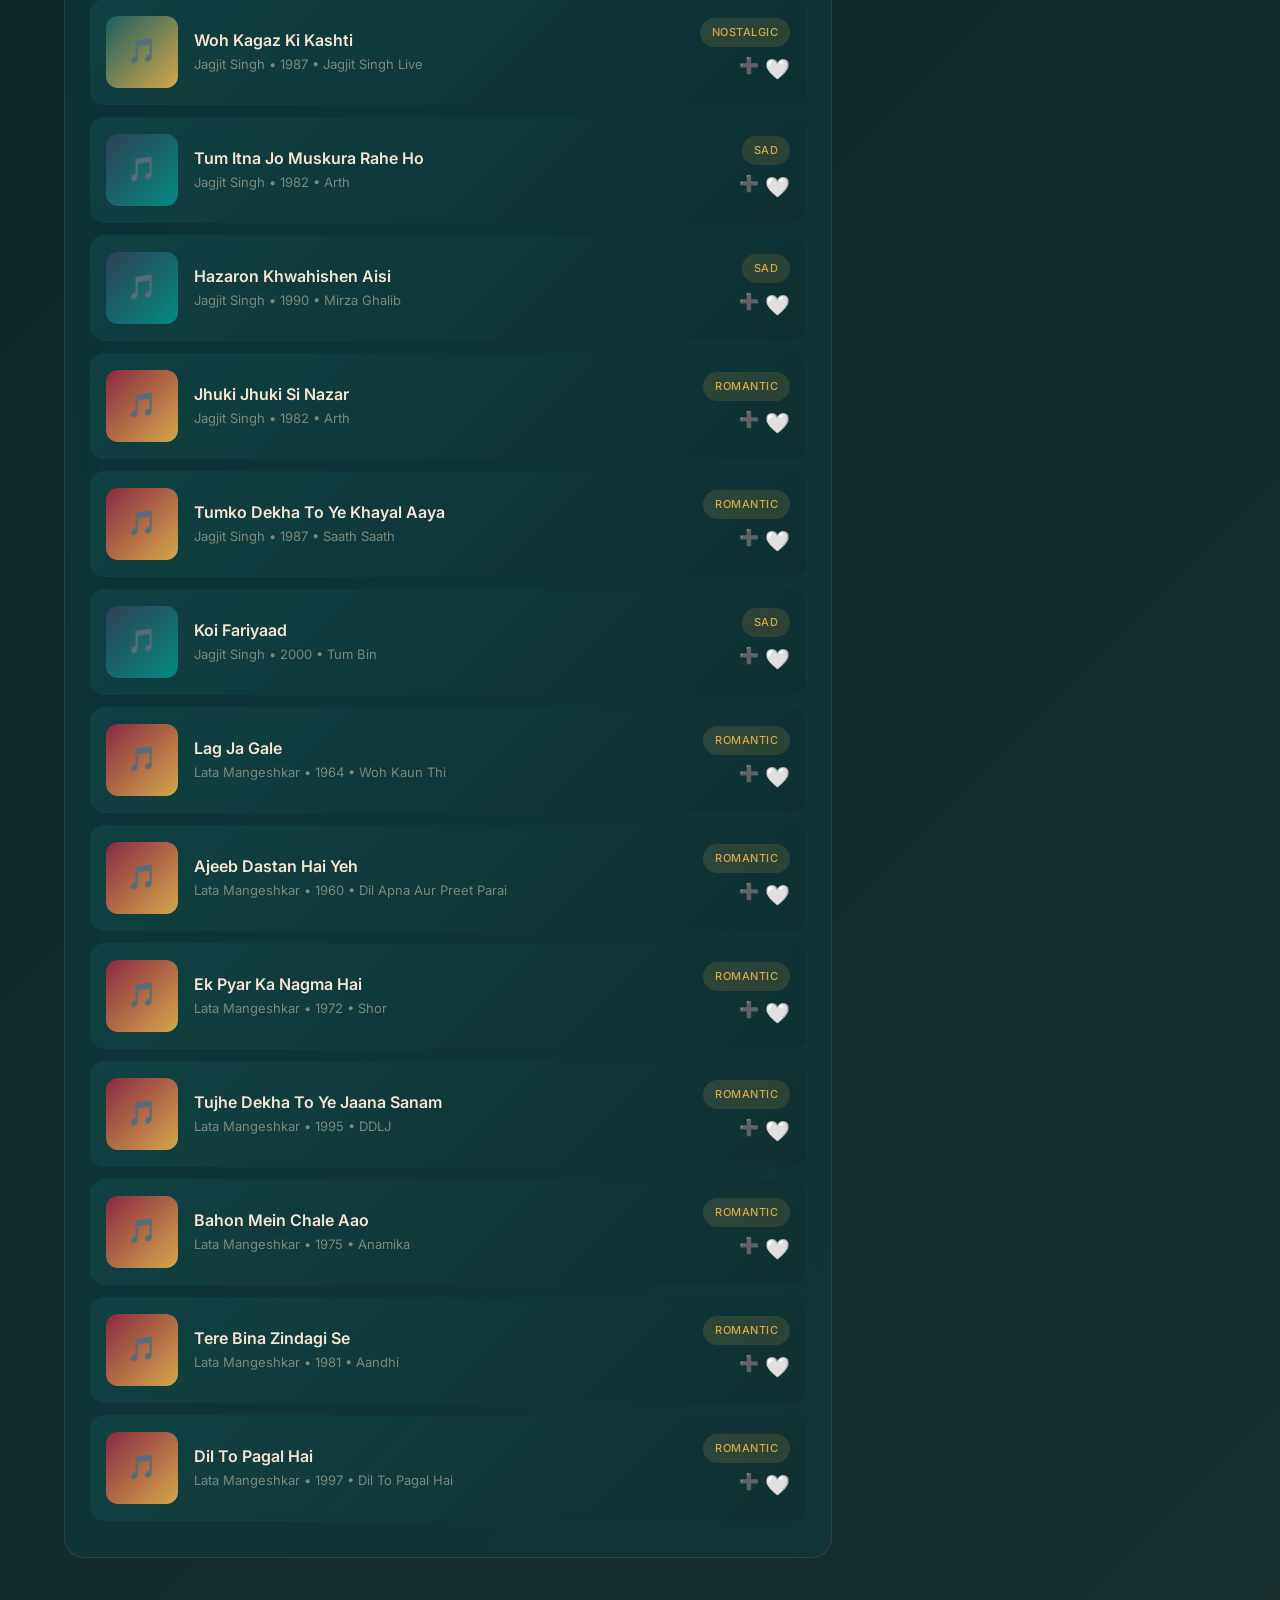
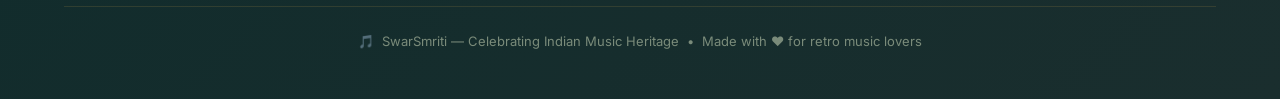
==== commit 73fd6a2e: "feat: Add Recently Played history with sidebar panel and clear functionality" ====
--- a/index.html
+++ b/index.html
@@ -154,6 +154,17 @@
             </div>
           </div>
         </div>
+
+        <!-- Recently Played -->
+        <div class="card">
+          <div style="display:flex;justify-content:space-between;align-items:center;margin-bottom:12px">
+            <strong style="font-size:16px">🕐 Recently Played</strong>
+            <button class="badge" id="clearRecent" style="cursor:pointer">🗑️ Clear</button>
+          </div>
+          <div id="recentlyPlayedList" style="max-height:180px;overflow-y:auto">
+            <span class="muted small">No history yet</span>
+          </div>
+        </div>
       </aside>
     </main>
 
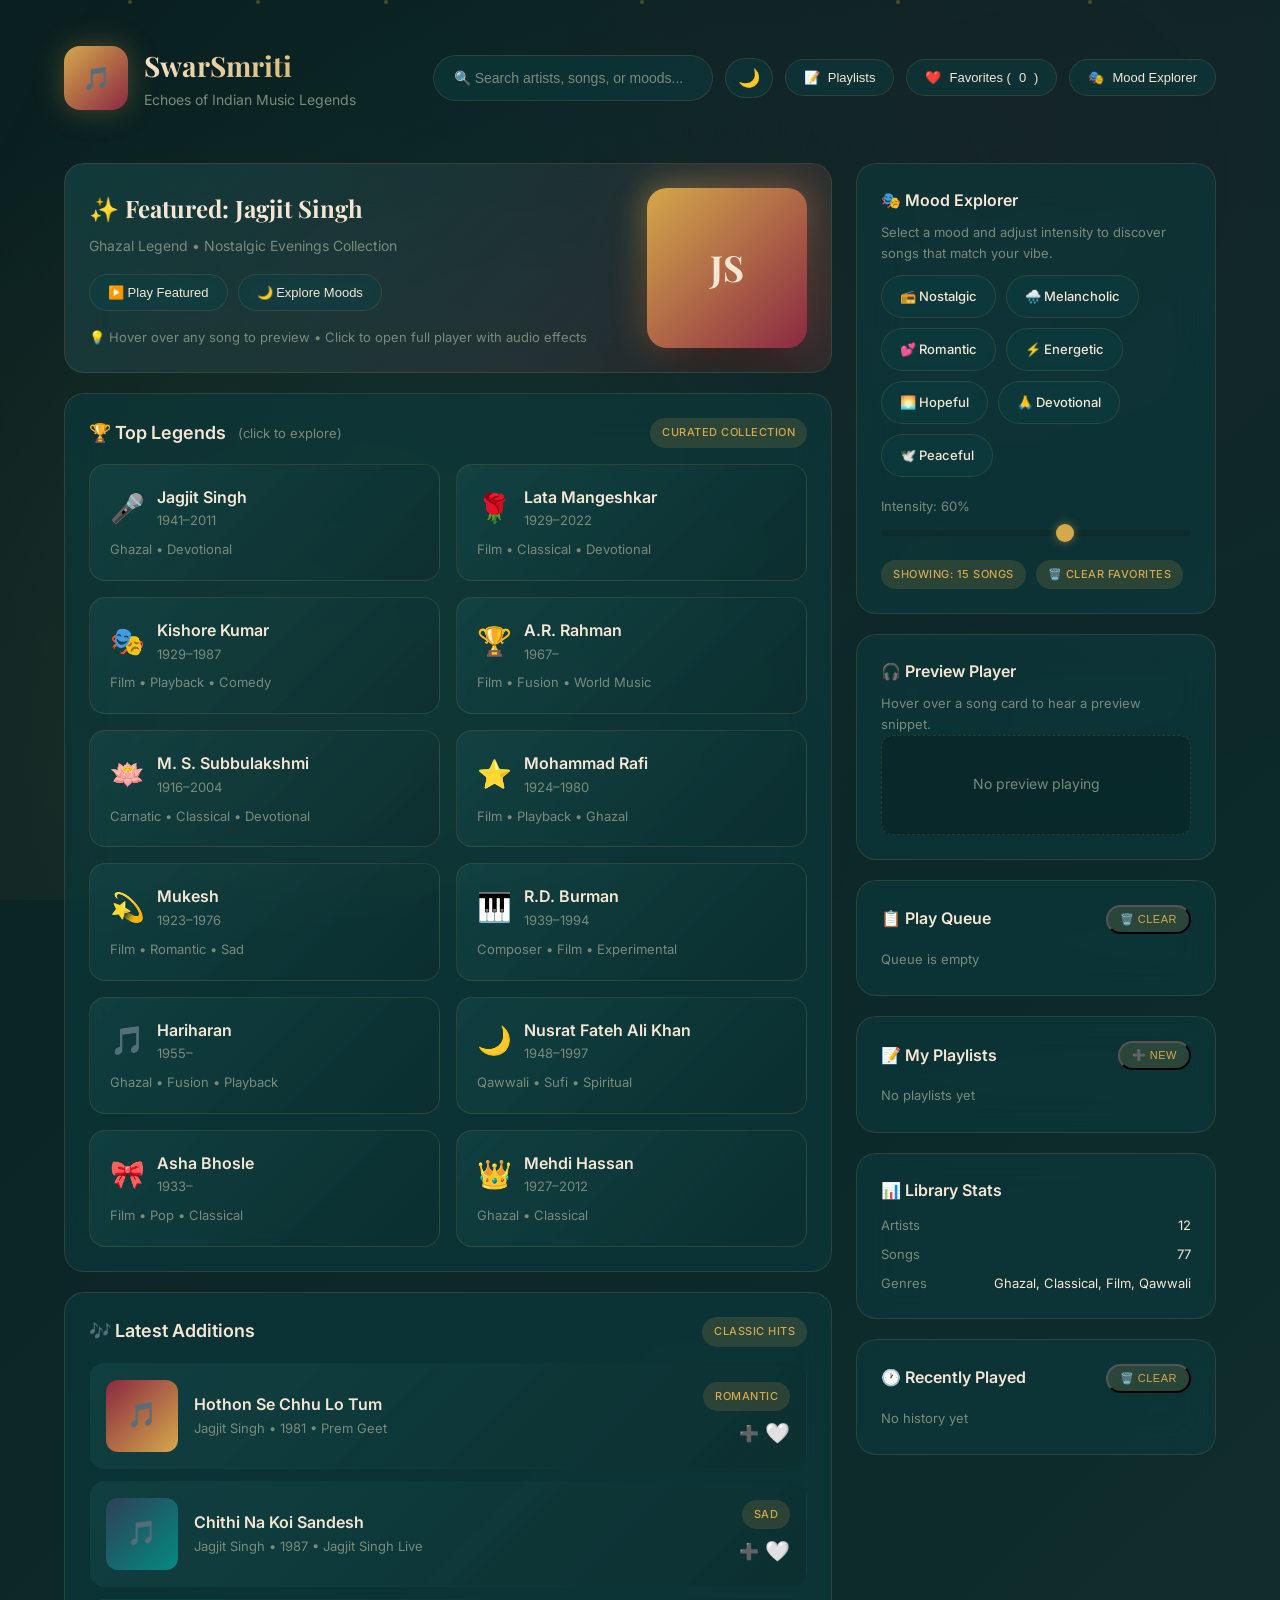
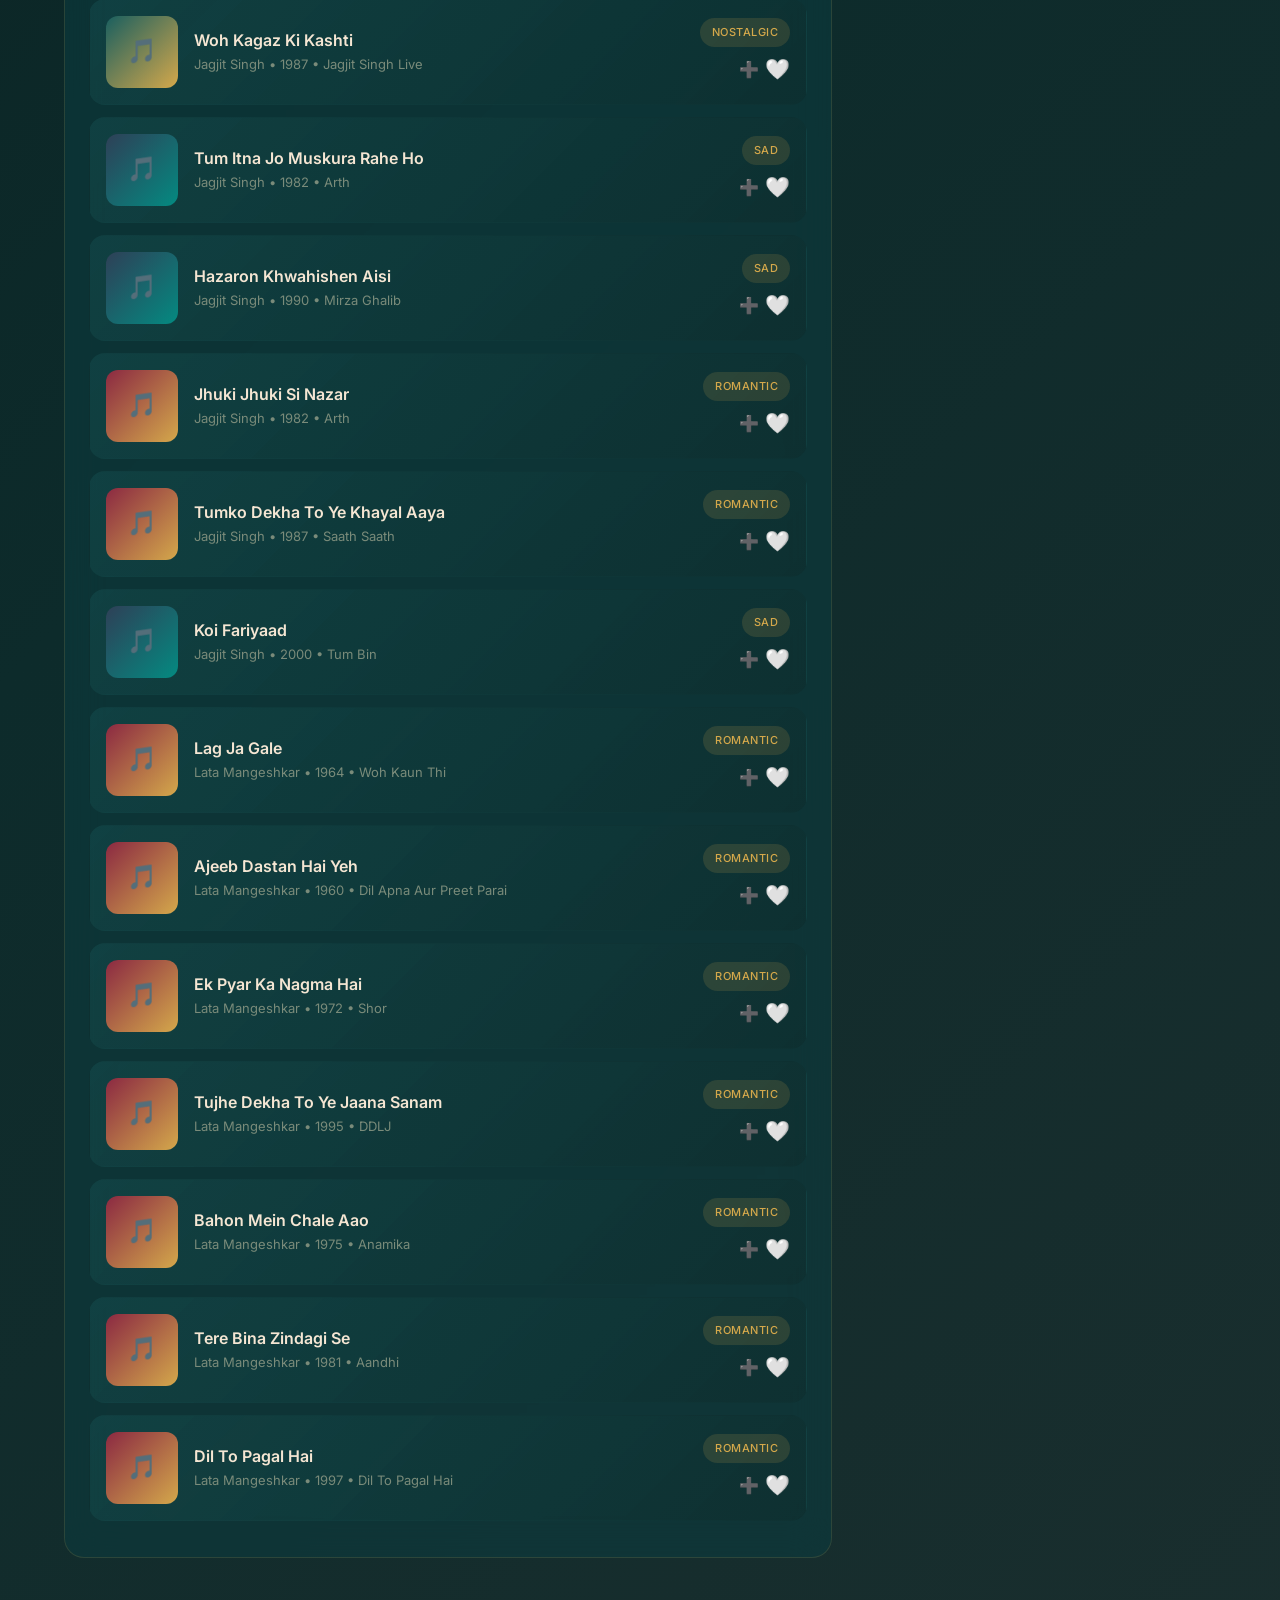
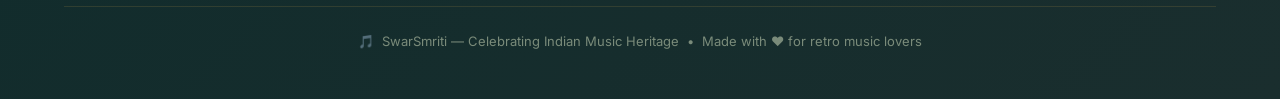
==== commit 933ac8e0: "feat: Add Day 2 UI/UX enhancements - playlist management, theme toggle, visualizer, progress bar" ====
--- a/index.html
+++ b/index.html
@@ -40,6 +40,12 @@
 
       <div class="controls">
         <input id="searchInput" class="search" placeholder="🔍 Search artists, songs, or moods..." autocomplete="off" />
+        <button class="pill" id="themeToggle" title="Toggle Theme">
+          <span>🌙</span>
+        </button>
+        <button class="pill" id="viewPlaylists">
+          <span>📝</span> Playlists
+        </button>
         <button class="pill" id="viewFavorites">
           <span>❤️</span> Favorites (<span id="favCount">0</span>)
         </button>
@@ -136,6 +142,17 @@
           </div>
         </div>
 
+        <!-- Playlists -->
+        <div class="card">
+          <div style="display:flex;justify-content:space-between;align-items:center;margin-bottom:12px">
+            <strong style="font-size:16px">📝 My Playlists</strong>
+            <button class="badge" id="newPlaylist" style="cursor:pointer">➕ New</button>
+          </div>
+          <div id="playlistsList" style="max-height:180px;overflow-y:auto">
+            <span class="muted small">No playlists yet</span>
+          </div>
+        </div>
+
         <!-- Quick Stats -->
         <div class="card">
           <strong style="font-size:16px">📊 Library Stats</strong>
@@ -208,6 +225,23 @@
         <!-- Audio/YouTube player will be injected here -->
         <div id="modalPlayer"></div>
 
+        <!-- Progress Bar with Seek -->
+        <div id="progressContainer" style="margin-top:16px">
+          <div style="display:flex;align-items:center;gap:12px">
+            <span class="muted small" id="currentTime">0:00</span>
+            <div id="progressBar" class="progress-bar">
+              <div id="progressFill" class="progress-fill"></div>
+              <div id="progressHandle" class="progress-handle"></div>
+            </div>
+            <span class="muted small" id="totalTime">0:00</span>
+          </div>
+        </div>
+
+        <!-- Audio Visualizer -->
+        <div id="visualizerContainer" style="margin-top:16px;display:flex;justify-content:center">
+          <canvas id="visualizer" width="600" height="80"></canvas>
+        </div>
+
         <!-- Effect Controls -->
         <div id="audioControls" style="margin-top:20px;display:grid;gap:12px">
           <div style="display:flex;gap:12px;align-items:center">
@@ -243,6 +277,39 @@
     </div>
   </div>
 
+  <!-- Playlist Creation Modal -->
+  <div id="playlistModal" class="modal" style="display:none">
+    <div class="player card" style="max-width:400px">
+      <div style="display:flex;justify-content:space-between;align-items:center">
+        <strong style="font-size:18px">📝 Create Playlist</strong>
+        <div class="close" id="closePlaylistModal">✕</div>
+      </div>
+      <div style="margin-top:20px">
+        <input type="text" id="playlistNameInput" class="search" placeholder="Enter playlist name..."
+          style="width:100%;min-width:auto">
+        <div style="margin-top:16px;display:flex;gap:10px;justify-content:flex-end">
+          <button class="pill" id="cancelPlaylist">Cancel</button>
+          <button class="chip active" id="createPlaylist">Create</button>
+        </div>
+      </div>
+    </div>
+  </div>
+
+  <!-- Add to Playlist Modal -->
+  <div id="addToPlaylistModal" class="modal" style="display:none">
+    <div class="player card" style="max-width:400px">
+      <div style="display:flex;justify-content:space-between;align-items:center">
+        <strong style="font-size:18px">➕ Add to Playlist</strong>
+        <div class="close" id="closeAddToPlaylistModal">✕</div>
+      </div>
+      <div style="margin-top:20px">
+        <div id="playlistOptions" style="max-height:250px;overflow-y:auto">
+          <span class="muted small">No playlists available</span>
+        </div>
+      </div>
+    </div>
+  </div>
+
   <script src="data.js"></script>
   <script src="script.js"></script>
 </body>
--- a/style.css
+++ b/style.css
@@ -528,6 +528,198 @@
   flex: 1;
 }
 
+/* ========== LIGHT THEME ========== */
+[data-theme="light"] {
+  --bg-primary: #F8F5F0;
+  --bg-secondary: #FFFFFF;
+  --bg-card: rgba(255, 255, 255, 0.85);
+  --bg-card-hover: rgba(255, 255, 255, 0.95);
+  --accent-gold: #B8860B;
+  --accent-gold-light: #DAA520;
+  --accent-burgundy: #A52A2A;
+  --accent-teal: #2E8B8B;
+  --text-primary: #1A1A1A;
+  --text-secondary: #4A4A4A;
+  --text-muted: #6B6B6B;
+  --glass-border: rgba(180, 150, 100, 0.3);
+  --glow-gold: 0 0 20px rgba(184, 134, 11, 0.2);
+  --shadow-lg: 0 15px 35px rgba(0, 0, 0, 0.1);
+  --gradient-bg: linear-gradient(135deg, #F8F5F0 0%, #FFFAF5 50%, #F5EDE5 100%);
+  --gradient-card: linear-gradient(135deg, rgba(255, 250, 240, 0.8) 0%, rgba(245, 235, 220, 0.6) 100%);
+  --gradient-accent: linear-gradient(135deg, #DAA520 0%, #CD5C5C 100%);
+}
+
+[data-theme="light"] body::before {
+  background: 
+    radial-gradient(circle at 20% 80%, rgba(184, 134, 11, 0.1) 0%, transparent 50%),
+    radial-gradient(circle at 80% 20%, rgba(165, 42, 42, 0.08) 0%, transparent 50%),
+    radial-gradient(circle at 40% 40%, rgba(46, 139, 139, 0.1) 0%, transparent 60%);
+}
+
+[data-theme="light"] .particle {
+  background: var(--accent-burgundy);
+  opacity: 0.2;
+}
+
+/* Theme Toggle Button */
+#themeToggle {
+  font-size: 18px;
+  padding: 8px 12px;
+}
+
+/* ========== PROGRESS BAR ========== */
+.progress-bar {
+  flex: 1;
+  height: 8px;
+  background: var(--bg-secondary);
+  border-radius: 4px;
+  position: relative;
+  cursor: pointer;
+  overflow: visible;
+}
+
+.progress-fill {
+  height: 100%;
+  background: var(--gradient-accent);
+  border-radius: 4px;
+  width: 0%;
+  transition: width 0.1s linear;
+  position: relative;
+}
+
+.progress-handle {
+  position: absolute;
+  right: -8px;
+  top: 50%;
+  transform: translateY(-50%);
+  width: 16px;
+  height: 16px;
+  background: var(--accent-gold);
+  border-radius: 50%;
+  box-shadow: 0 0 10px rgba(212, 168, 75, 0.5);
+  opacity: 0;
+  transition: opacity 0.2s ease;
+}
+
+.progress-bar:hover .progress-handle {
+  opacity: 1;
+}
+
+/* ========== AUDIO VISUALIZER ========== */
+#visualizer {
+  background: rgba(0, 0, 0, 0.2);
+  border-radius: 12px;
+  max-width: 100%;
+}
+
+#visualizerContainer {
+  position: relative;
+}
+
+#visualizerContainer::after {
+  content: '';
+  position: absolute;
+  bottom: 0;
+  left: 50%;
+  transform: translateX(-50%);
+  width: 80%;
+  height: 20px;
+  background: linear-gradient(to top, rgba(212, 168, 75, 0.2), transparent);
+  border-radius: 0 0 12px 12px;
+  pointer-events: none;
+}
+
+/* ========== PLAYLIST STYLES ========== */
+.playlist-item {
+  display: flex;
+  align-items: center;
+  justify-content: space-between;
+  padding: 10px 12px;
+  margin-bottom: 8px;
+  border-radius: 10px;
+  background: var(--gradient-card);
+  border: 1px solid transparent;
+  cursor: pointer;
+  transition: all 0.3s ease;
+}
+
+.playlist-item:hover {
+  border-color: var(--accent-gold);
+  transform: translateX(4px);
+}
+
+.playlist-item .playlist-name {
+  flex: 1;
+  font-weight: 500;
+}
+
+.playlist-item .playlist-count {
+  font-size: 12px;
+  color: var(--text-muted);
+  margin-right: 10px;
+}
+
+.playlist-item .delete-playlist {
+  color: var(--text-muted);
+  opacity: 0;
+  transition: opacity 0.2s, color 0.2s;
+  cursor: pointer;
+}
+
+.playlist-item:hover .delete-playlist {
+  opacity: 1;
+}
+
+.playlist-item .delete-playlist:hover {
+  color: var(--accent-burgundy);
+}
+
+/* Add to Playlist Option */
+.playlist-option {
+  display: flex;
+  align-items: center;
+  gap: 10px;
+  padding: 12px;
+  margin-bottom: 8px;
+  border-radius: 10px;
+  background: var(--gradient-card);
+  border: 1px solid transparent;
+  cursor: pointer;
+  transition: all 0.3s ease;
+}
+
+.playlist-option:hover {
+  border-color: var(--accent-gold);
+  background: var(--bg-card-hover);
+}
+
+/* Song Card Add to Playlist Button */
+.add-to-playlist-btn {
+  padding: 6px 10px;
+  font-size: 12px;
+  border-radius: 20px;
+  background: rgba(212, 168, 75, 0.15);
+  border: 1px solid transparent;
+  color: var(--accent-gold);
+  cursor: pointer;
+  transition: all 0.3s ease;
+  opacity: 0;
+}
+
+.song-card:hover .add-to-playlist-btn {
+  opacity: 1;
+}
+
+.add-to-playlist-btn:hover {
+  background: var(--accent-gold);
+  color: var(--bg-primary);
+}
+
+/* Theme transition */
+*, *::before, *::after {
+  transition: background-color 0.3s ease, border-color 0.3s ease, color 0.3s ease;
+}
+
 /* Responsive Design */
 @media (max-width: 1024px) {
   main {
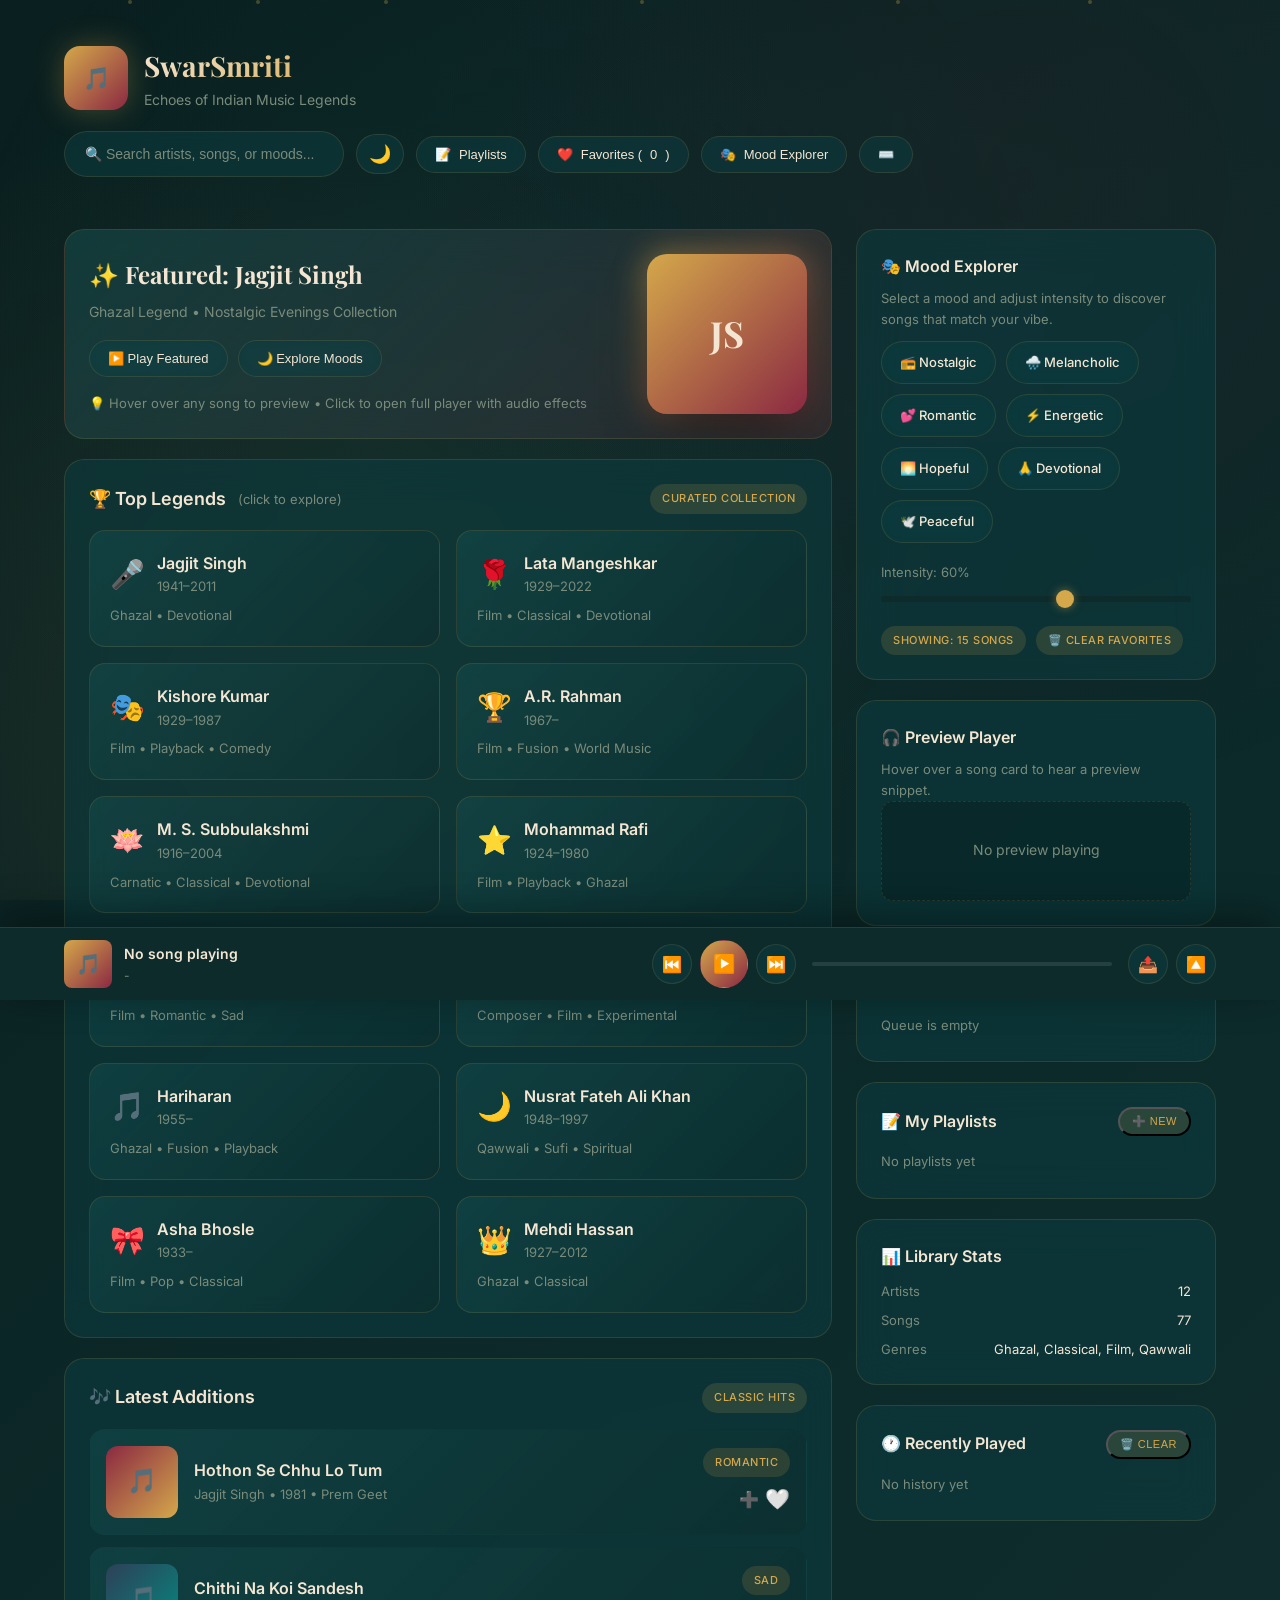
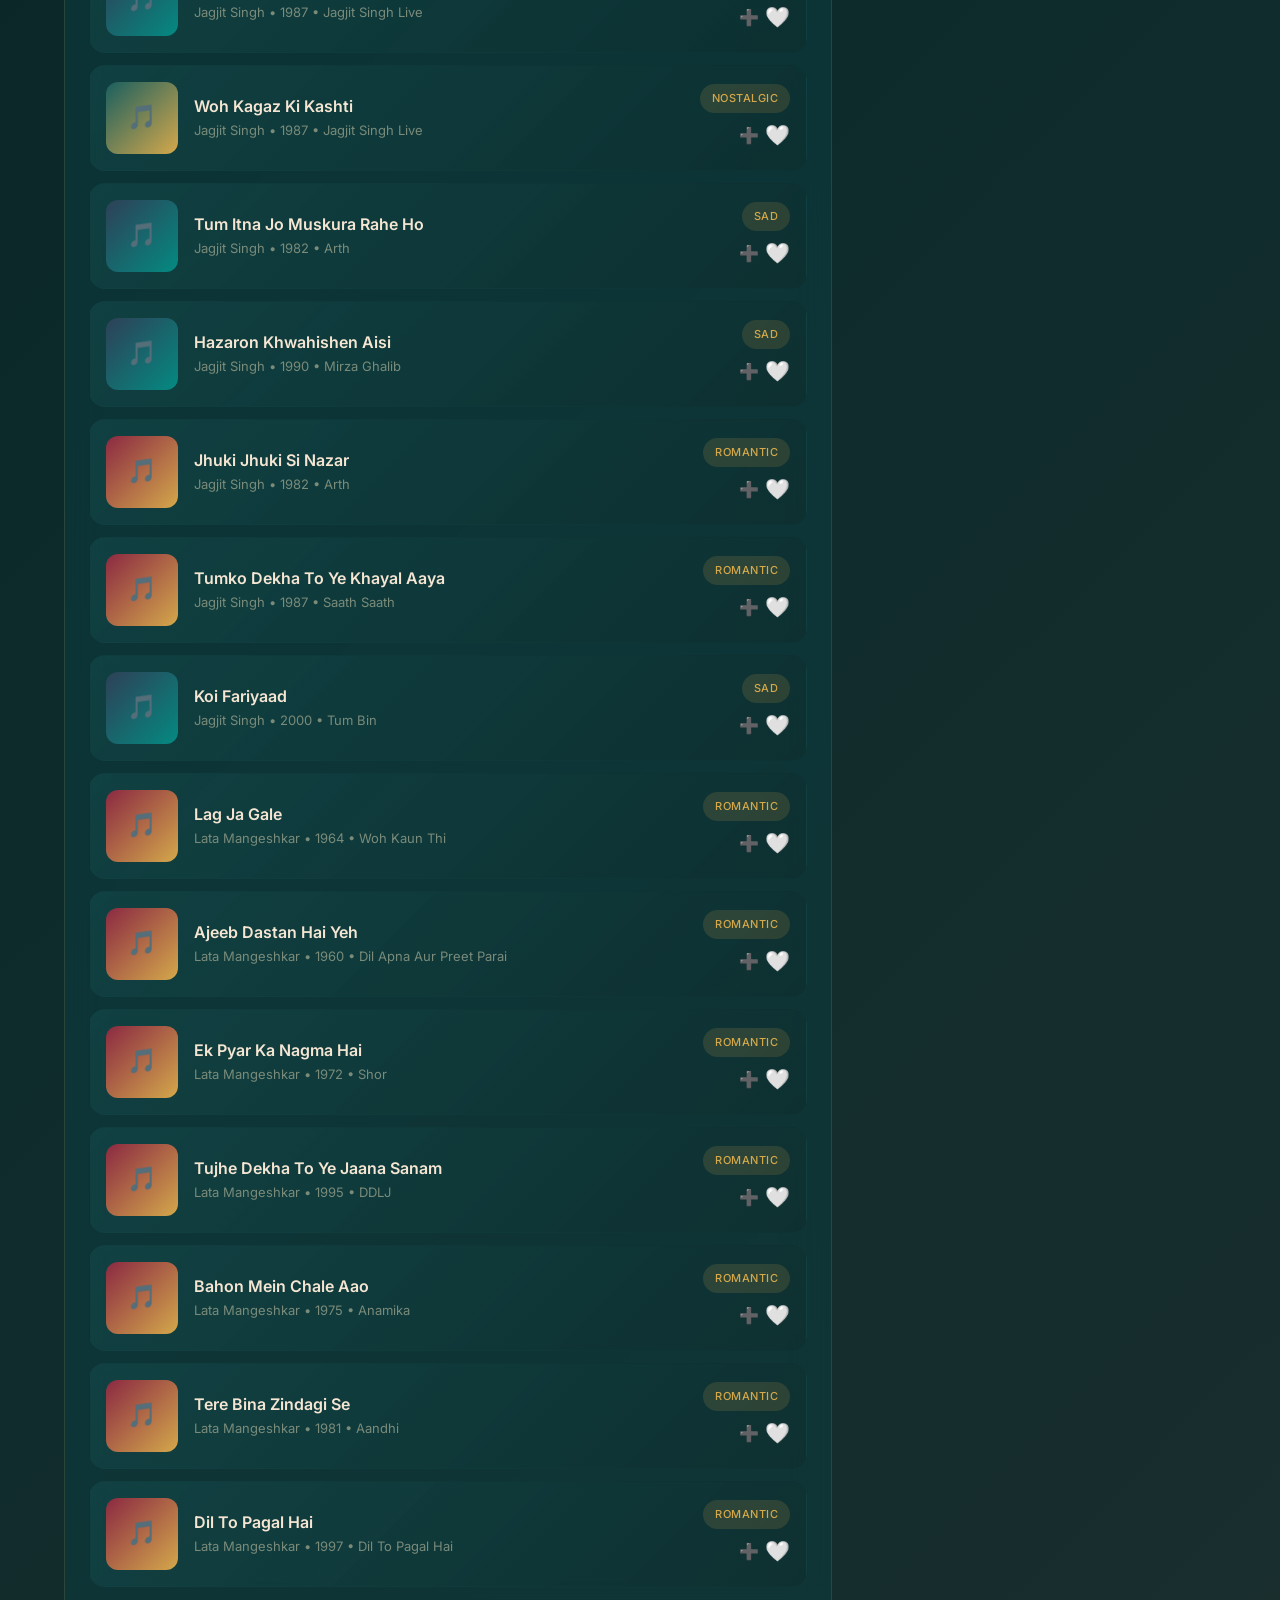
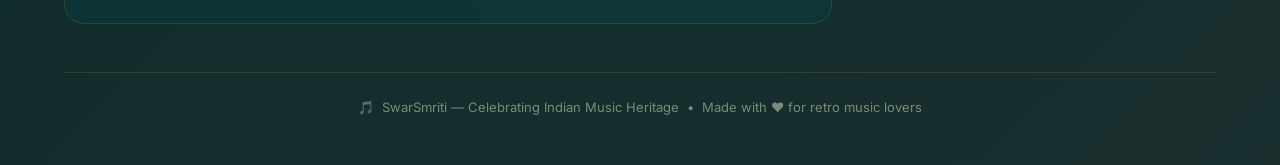
==== commit 7b6219e4: "feat: Add Day 3 enhancements - keyboard shortcuts, volume control, share, mini player" ====
--- a/index.html
+++ b/index.html
@@ -52,6 +52,9 @@
         <button class="pill" id="navMood">
           <span>🎭</span> Mood Explorer
         </button>
+        <button class="pill" id="keyboardShortcutsBtn" title="Keyboard Shortcuts" onclick="showKeyboardShortcuts()">
+          <span>⌨️</span>
+        </button>
       </div>
     </header>
 
@@ -198,12 +201,25 @@
   <!-- Modal Player -->
   <div id="modal" style="display:none" class="modal">
     <div class="player card">
-      <div style="display:flex;justify-content:space-between;align-items:center">
-        <div>
+      <div style="display:flex;justify-content:space-between;align-items:center;gap:16px;flex-wrap:wrap">
+        <div style="flex:1;min-width:0">
           <strong id="modalTitle" style="font-size:20px">Song title</strong>
           <div class="muted small" id="modalArtist">artist</div>
         </div>
-        <div class="close" id="closeModal">✕</div>
+        <div style="display:flex;align-items:center;gap:12px">
+          <!-- Volume Control -->
+          <div id="volumeControl" style="display:flex;align-items:center;gap:8px">
+            <span id="volumeIcon" title="Click to mute (M)">🔊</span>
+            <input id="volumeSlider" class="slider" type="range" min="0" max="1" step="0.05" value="1"
+              style="width:80px" title="Volume (↑/↓)" />
+            <span id="volumeVal" class="muted small" style="width:40px;text-align:right">100%</span>
+          </div>
+          <!-- Share Button -->
+          <button class="pill" id="modalShareBtn" title="Share this song" onclick="shareCurrentSong()">📤 Share</button>
+          <button class="pill" id="shortcutsBtn" title="Keyboard Shortcuts"
+            onclick="showKeyboardShortcuts()">⌨️</button>
+          <div class="close" id="closeModal">✕</div>
+        </div>
       </div>
 
       <div style="margin-top:20px">
--- a/style.css
+++ b/style.css
@@ -7,23 +7,23 @@
   --bg-secondary: #0D2B2B;
   --bg-card: rgba(13, 59, 62, 0.6);
   --bg-card-hover: rgba(13, 59, 62, 0.85);
-  
+
   /* Accent Colors */
   --accent-gold: #D4A84B;
   --accent-gold-light: #E8C97A;
   --accent-burgundy: #8B2942;
   --accent-teal: #1A5F5F;
-  
+
   /* Text Colors */
   --text-primary: #F5E6D3;
   --text-secondary: #B8A88A;
   --text-muted: #7A8B7A;
-  
+
   /* Effects */
   --glass-border: rgba(212, 168, 75, 0.15);
   --glow-gold: 0 0 30px rgba(212, 168, 75, 0.3);
   --shadow-lg: 0 25px 50px -12px rgba(0, 0, 0, 0.5);
-  
+
   /* Gradients */
   --gradient-bg: linear-gradient(135deg, #0A1F1F 0%, #0D2B2B 50%, #1A2E2E 100%);
   --gradient-card: linear-gradient(135deg, rgba(26, 95, 95, 0.3) 0%, rgba(13, 43, 43, 0.5) 100%);
@@ -31,7 +31,9 @@
 }
 
 /* Reset & Base */
-*, *::before, *::after {
+*,
+*::before,
+*::after {
   box-sizing: border-box;
   margin: 0;
   padding: 0;
@@ -54,7 +56,7 @@
   left: 0;
   right: 0;
   bottom: 0;
-  background: 
+  background:
     radial-gradient(circle at 20% 80%, rgba(212, 168, 75, 0.08) 0%, transparent 50%),
     radial-gradient(circle at 80% 20%, rgba(139, 41, 66, 0.08) 0%, transparent 50%),
     radial-gradient(circle at 40% 40%, rgba(26, 95, 95, 0.1) 0%, transparent 60%);
@@ -64,8 +66,15 @@
 }
 
 @keyframes backgroundPulse {
-  0%, 100% { opacity: 1; }
-  50% { opacity: 0.7; }
+
+  0%,
+  100% {
+    opacity: 1;
+  }
+
+  50% {
+    opacity: 0.7;
+  }
 }
 
 /* Floating Particles */
@@ -90,18 +99,62 @@
   animation: float 20s infinite ease-in-out;
 }
 
-.particle:nth-child(1) { left: 10%; animation-delay: 0s; animation-duration: 25s; }
-.particle:nth-child(2) { left: 20%; animation-delay: 2s; animation-duration: 20s; }
-.particle:nth-child(3) { left: 30%; animation-delay: 4s; animation-duration: 28s; }
-.particle:nth-child(4) { left: 50%; animation-delay: 1s; animation-duration: 22s; }
-.particle:nth-child(5) { left: 70%; animation-delay: 3s; animation-duration: 26s; }
-.particle:nth-child(6) { left: 85%; animation-delay: 5s; animation-duration: 24s; }
+.particle:nth-child(1) {
+  left: 10%;
+  animation-delay: 0s;
+  animation-duration: 25s;
+}
+
+.particle:nth-child(2) {
+  left: 20%;
+  animation-delay: 2s;
+  animation-duration: 20s;
+}
+
+.particle:nth-child(3) {
+  left: 30%;
+  animation-delay: 4s;
+  animation-duration: 28s;
+}
+
+.particle:nth-child(4) {
+  left: 50%;
+  animation-delay: 1s;
+  animation-duration: 22s;
+}
+
+.particle:nth-child(5) {
+  left: 70%;
+  animation-delay: 3s;
+  animation-duration: 26s;
+}
+
+.particle:nth-child(6) {
+  left: 85%;
+  animation-delay: 5s;
+  animation-duration: 24s;
+}
 
 @keyframes float {
-  0%, 100% { transform: translateY(100vh) rotate(0deg); opacity: 0; }
-  10% { opacity: 0.4; }
-  90% { opacity: 0.4; }
-  100% { transform: translateY(-100vh) rotate(720deg); opacity: 0; }
+
+  0%,
+  100% {
+    transform: translateY(100vh) rotate(0deg);
+    opacity: 0;
+  }
+
+  10% {
+    opacity: 0.4;
+  }
+
+  90% {
+    opacity: 0.4;
+  }
+
+  100% {
+    transform: translateY(-100vh) rotate(720deg);
+    opacity: 0;
+  }
 }
 
 /* Container */
@@ -189,7 +242,8 @@
 }
 
 /* Pills & Chips */
-.pill, .chip {
+.pill,
+.chip {
   padding: 10px 18px;
   border-radius: 50px;
   background: var(--bg-card);
@@ -205,7 +259,8 @@
   gap: 8px;
 }
 
-.pill:hover, .chip:hover {
+.pill:hover,
+.chip:hover {
   background: var(--bg-card-hover);
   border-color: var(--accent-gold);
   transform: translateY(-2px);
@@ -372,7 +427,8 @@
   box-shadow: 0 10px 30px rgba(0, 0, 0, 0.3);
 }
 
-.song-thumb, .song-thumb-wrap img {
+.song-thumb,
+.song-thumb-wrap img {
   width: 72px;
   height: 72px;
   border-radius: 12px;
@@ -550,7 +606,7 @@
 }
 
 [data-theme="light"] body::before {
-  background: 
+  background:
     radial-gradient(circle at 20% 80%, rgba(184, 134, 11, 0.1) 0%, transparent 50%),
     radial-gradient(circle at 80% 20%, rgba(165, 42, 42, 0.08) 0%, transparent 50%),
     radial-gradient(circle at 40% 40%, rgba(46, 139, 139, 0.1) 0%, transparent 60%);
@@ -716,7 +772,9 @@
 }
 
 /* Theme transition */
-*, *::before, *::after {
+*,
+*::before,
+*::after {
   transition: background-color 0.3s ease, border-color 0.3s ease, color 0.3s ease;
 }
 
@@ -725,7 +783,7 @@
   main {
     grid-template-columns: 1fr;
   }
-  
+
   .right-col {
     position: static;
   }
@@ -736,29 +794,29 @@
     flex-direction: column;
     align-items: flex-start;
   }
-  
+
   .controls {
     width: 100%;
   }
-  
+
   .search {
     width: 100%;
     min-width: auto;
   }
-  
+
   .hero {
     flex-direction: column;
     text-align: center;
   }
-  
+
   .grid {
     grid-template-columns: 1fr;
   }
-  
+
   h1 {
     font-size: 24px;
   }
-  
+
   .art {
     width: 120px;
     height: 120px;
@@ -771,6 +829,7 @@
     opacity: 0;
     transform: translateY(20px);
   }
+
   to {
     opacity: 1;
     transform: translateY(0);
@@ -781,18 +840,343 @@
   animation: fadeInUp 0.5s ease-out;
 }
 
-.artist-card, .song-card {
+.artist-card,
+.song-card {
   animation: fadeInUp 0.4s ease-out backwards;
 }
 
-.artist-card:nth-child(1) { animation-delay: 0.1s; }
-.artist-card:nth-child(2) { animation-delay: 0.15s; }
-.artist-card:nth-child(3) { animation-delay: 0.2s; }
-.artist-card:nth-child(4) { animation-delay: 0.25s; }
-.artist-card:nth-child(5) { animation-delay: 0.3s; }
-
-.song-card:nth-child(1) { animation-delay: 0.1s; }
-.song-card:nth-child(2) { animation-delay: 0.15s; }
-.song-card:nth-child(3) { animation-delay: 0.2s; }
-.song-card:nth-child(4) { animation-delay: 0.25s; }
-.song-card:nth-child(5) { animation-delay: 0.3s; }
+.artist-card:nth-child(1) {
+  animation-delay: 0.1s;
+}
+
+.artist-card:nth-child(2) {
+  animation-delay: 0.15s;
+}
+
+.artist-card:nth-child(3) {
+  animation-delay: 0.2s;
+}
+
+.artist-card:nth-child(4) {
+  animation-delay: 0.25s;
+}
+
+.artist-card:nth-child(5) {
+  animation-delay: 0.3s;
+}
+
+.song-card:nth-child(1) {
+  animation-delay: 0.1s;
+}
+
+.song-card:nth-child(2) {
+  animation-delay: 0.15s;
+}
+
+.song-card:nth-child(3) {
+  animation-delay: 0.2s;
+}
+
+.song-card:nth-child(4) {
+  animation-delay: 0.25s;
+}
+
+.song-card:nth-child(5) {
+  animation-delay: 0.3s;
+}
+
+/* ========== DAY 3: MINI PLAYER ========== */
+.mini-player {
+  position: fixed;
+  bottom: -100px;
+  left: 0;
+  right: 0;
+  background: var(--bg-secondary);
+  border-top: 1px solid var(--glass-border);
+  backdrop-filter: blur(20px);
+  z-index: 999;
+  transition: bottom 0.4s cubic-bezier(0.175, 0.885, 0.32, 1.275);
+  box-shadow: 0 -10px 40px rgba(0, 0, 0, 0.4);
+}
+
+.mini-player.visible {
+  bottom: 0;
+}
+
+.mini-player-content {
+  display: flex;
+  align-items: center;
+  gap: 16px;
+  padding: 12px 24px;
+  max-width: 1200px;
+  margin: 0 auto;
+}
+
+.mini-player-info {
+  display: flex;
+  align-items: center;
+  gap: 12px;
+  flex: 1;
+  min-width: 0;
+  cursor: pointer;
+}
+
+.mini-thumb {
+  width: 48px;
+  height: 48px;
+  border-radius: 8px;
+  background: var(--gradient-accent);
+  display: grid;
+  place-items: center;
+  font-size: 20px;
+  flex-shrink: 0;
+}
+
+.mini-details {
+  min-width: 0;
+}
+
+.mini-title {
+  font-weight: 600;
+  font-size: 14px;
+  white-space: nowrap;
+  overflow: hidden;
+  text-overflow: ellipsis;
+}
+
+.mini-artist {
+  font-size: 12px;
+  color: var(--text-muted);
+}
+
+.mini-controls {
+  display: flex;
+  align-items: center;
+  gap: 8px;
+}
+
+.mini-btn {
+  width: 40px;
+  height: 40px;
+  border-radius: 50%;
+  background: var(--bg-card);
+  border: 1px solid var(--glass-border);
+  display: grid;
+  place-items: center;
+  cursor: pointer;
+  font-size: 16px;
+  transition: all 0.3s ease;
+}
+
+.mini-btn:hover {
+  background: var(--bg-card-hover);
+  border-color: var(--accent-gold);
+  transform: scale(1.1);
+}
+
+.mini-btn.mini-play {
+  width: 48px;
+  height: 48px;
+  background: var(--gradient-accent);
+  border-color: transparent;
+  font-size: 18px;
+}
+
+.mini-btn.mini-play:hover {
+  transform: scale(1.15);
+  box-shadow: var(--glow-gold);
+}
+
+.mini-progress {
+  flex: 2;
+  max-width: 300px;
+}
+
+.mini-progress-bar {
+  width: 100%;
+  height: 4px;
+  background: rgba(255, 255, 255, 0.1);
+  border-radius: 2px;
+  overflow: hidden;
+}
+
+.mini-progress-fill {
+  height: 100%;
+  background: var(--gradient-accent);
+  width: 0%;
+  transition: width 0.5s linear;
+}
+
+.mini-actions {
+  display: flex;
+  align-items: center;
+  gap: 8px;
+}
+
+/* ========== DAY 3: VOLUME CONTROL ========== */
+.volume-control {
+  display: flex;
+  align-items: center;
+  gap: 12px;
+}
+
+#volumeIcon {
+  font-size: 20px;
+  cursor: pointer;
+  transition: transform 0.2s ease;
+}
+
+#volumeIcon:hover {
+  transform: scale(1.2);
+}
+
+#volumeSlider {
+  width: 100px;
+  height: 6px;
+}
+
+/* ========== DAY 3: SHARE MODAL ========== */
+.share-btn {
+  color: white !important;
+  padding: 10px 16px !important;
+  font-weight: 500 !important;
+}
+
+.share-btn:hover {
+  transform: translateY(-2px) !important;
+  box-shadow: 0 8px 20px rgba(0, 0, 0, 0.3) !important;
+}
+
+/* ========== DAY 3: KEYBOARD SHORTCUTS ========== */
+.shortcut-list {
+  display: flex;
+  flex-direction: column;
+  gap: 8px;
+}
+
+.shortcut-item {
+  display: flex;
+  align-items: center;
+  justify-content: space-between;
+  padding: 12px 16px;
+  background: var(--bg-card);
+  border-radius: 10px;
+  transition: all 0.2s ease;
+}
+
+.shortcut-item:hover {
+  background: var(--bg-card-hover);
+}
+
+.shortcut-item .key {
+  padding: 6px 12px;
+  background: var(--gradient-accent);
+  border-radius: 6px;
+  font-size: 12px;
+  font-weight: 600;
+  min-width: 60px;
+  text-align: center;
+}
+
+/* Share button in song card */
+.share-song-btn {
+  padding: 6px 10px;
+  font-size: 12px;
+  border-radius: 20px;
+  background: rgba(212, 168, 75, 0.15);
+  border: 1px solid transparent;
+  color: var(--accent-gold);
+  cursor: pointer;
+  transition: all 0.3s ease;
+  opacity: 0;
+}
+
+.song-card:hover .share-song-btn {
+  opacity: 1;
+}
+
+.share-song-btn:hover {
+  background: var(--accent-gold);
+  color: var(--bg-primary);
+}
+
+/* ========== DAY 3: KEYBOARD SHORTCUTS BUTTON ========== */
+.keyboard-shortcuts-btn {
+  position: fixed;
+  bottom: 100px;
+  right: 24px;
+  width: 50px;
+  height: 50px;
+  border-radius: 50%;
+  background: var(--gradient-accent);
+  border: none;
+  display: grid;
+  place-items: center;
+  font-size: 20px;
+  cursor: pointer;
+  box-shadow: var(--shadow-lg);
+  transition: all 0.3s ease;
+  z-index: 998;
+  opacity: 0.8;
+}
+
+.keyboard-shortcuts-btn:hover {
+  transform: scale(1.1);
+  opacity: 1;
+  box-shadow: var(--glow-gold);
+}
+
+/* ========== RESPONSIVE FOR MINI PLAYER ========== */
+@media (max-width: 768px) {
+  .mini-player-content {
+    padding: 10px 16px;
+    gap: 10px;
+    flex-wrap: wrap;
+  }
+
+  .mini-player-info {
+    flex: 1;
+  }
+
+  .mini-progress {
+    flex: 100%;
+    order: 10;
+    max-width: none;
+  }
+
+  .mini-controls {
+    margin-left: auto;
+  }
+
+  .mini-actions {
+    margin-left: 8px;
+  }
+
+  .mini-btn {
+    width: 36px;
+    height: 36px;
+    font-size: 14px;
+  }
+
+  .mini-btn.mini-play {
+    width: 42px;
+    height: 42px;
+  }
+
+  /* Adjust footer to not overlap with mini player */
+  body:has(.mini-player.visible) footer {
+    margin-bottom: 80px;
+  }
+}
+
+/* ========== DAY 3: VOLUME BUTTON IN PLAYER ========== */
+#volumeControl {
+  display: flex;
+  gap: 12px;
+  align-items: center;
+}
+
+/* ========== SHARE BUTTON IN MODAL ========== */
+#modalShareBtn {
+  margin-left: auto;
+}
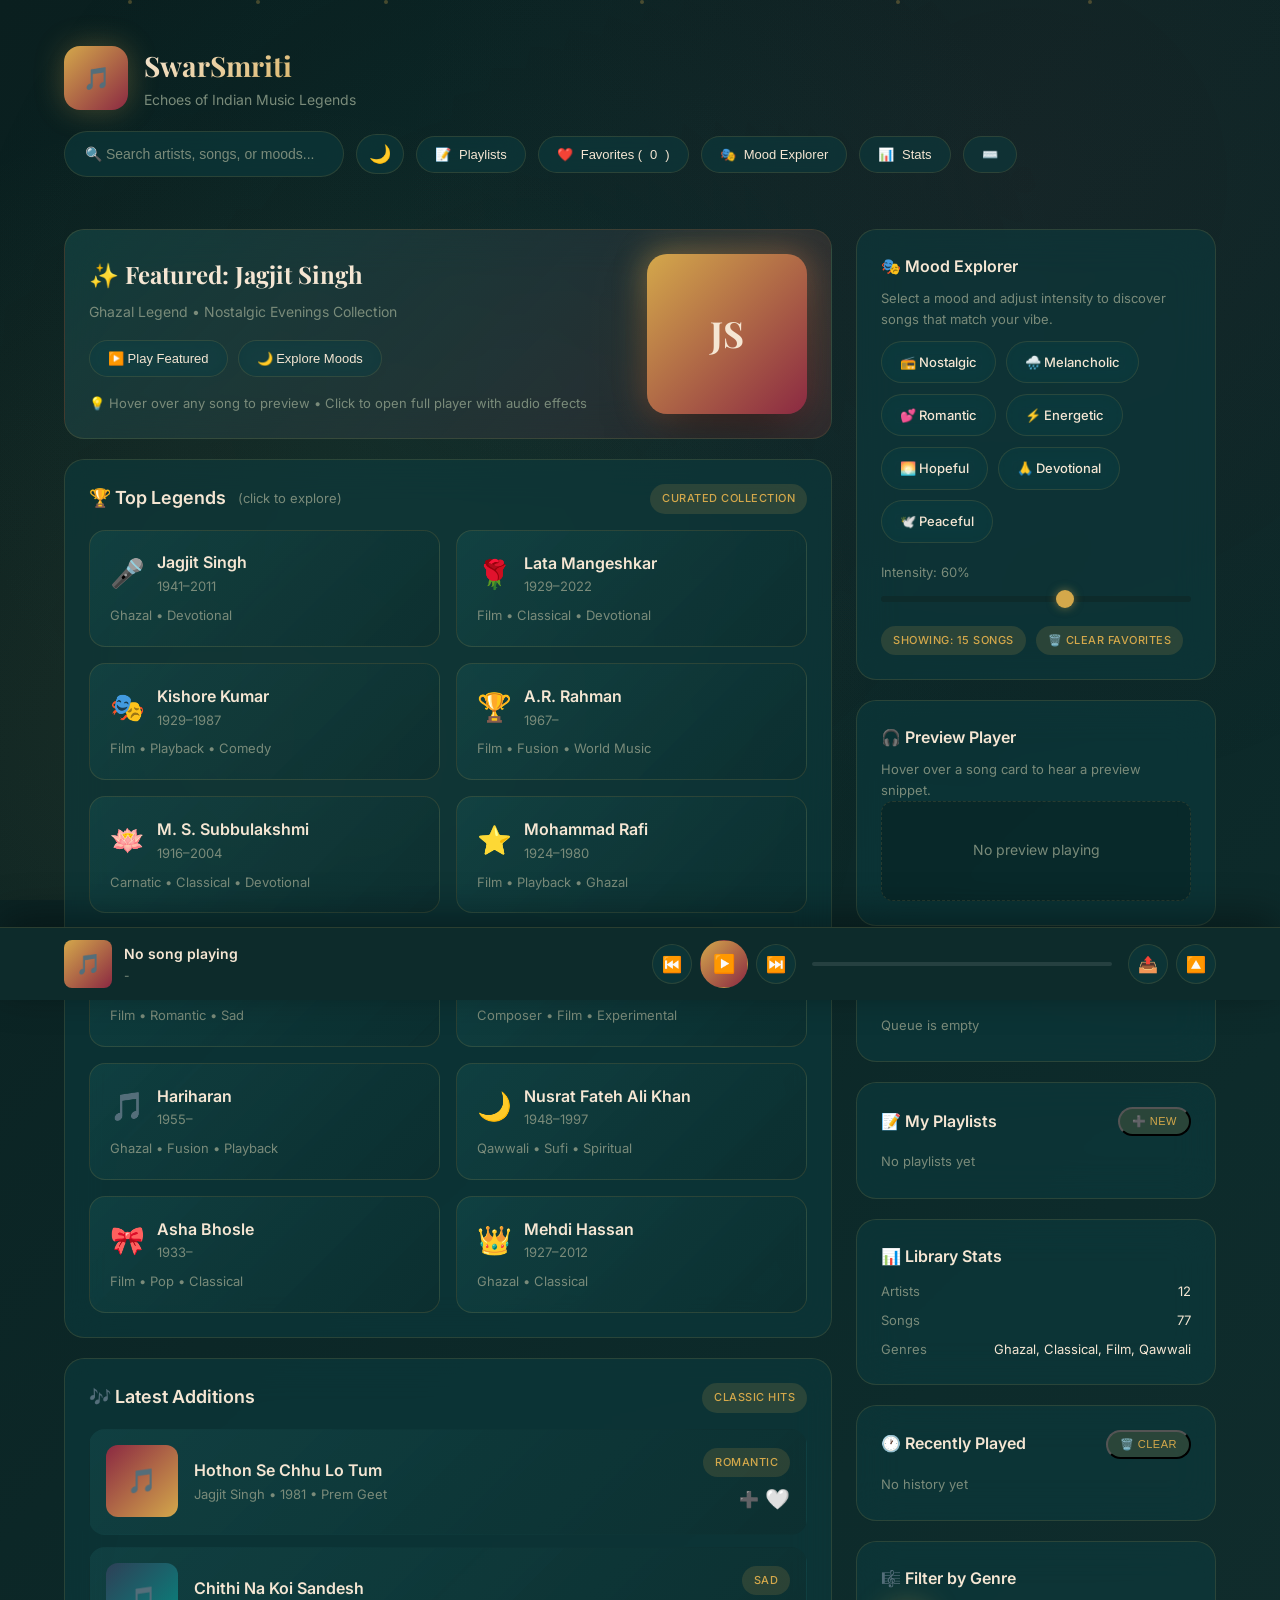
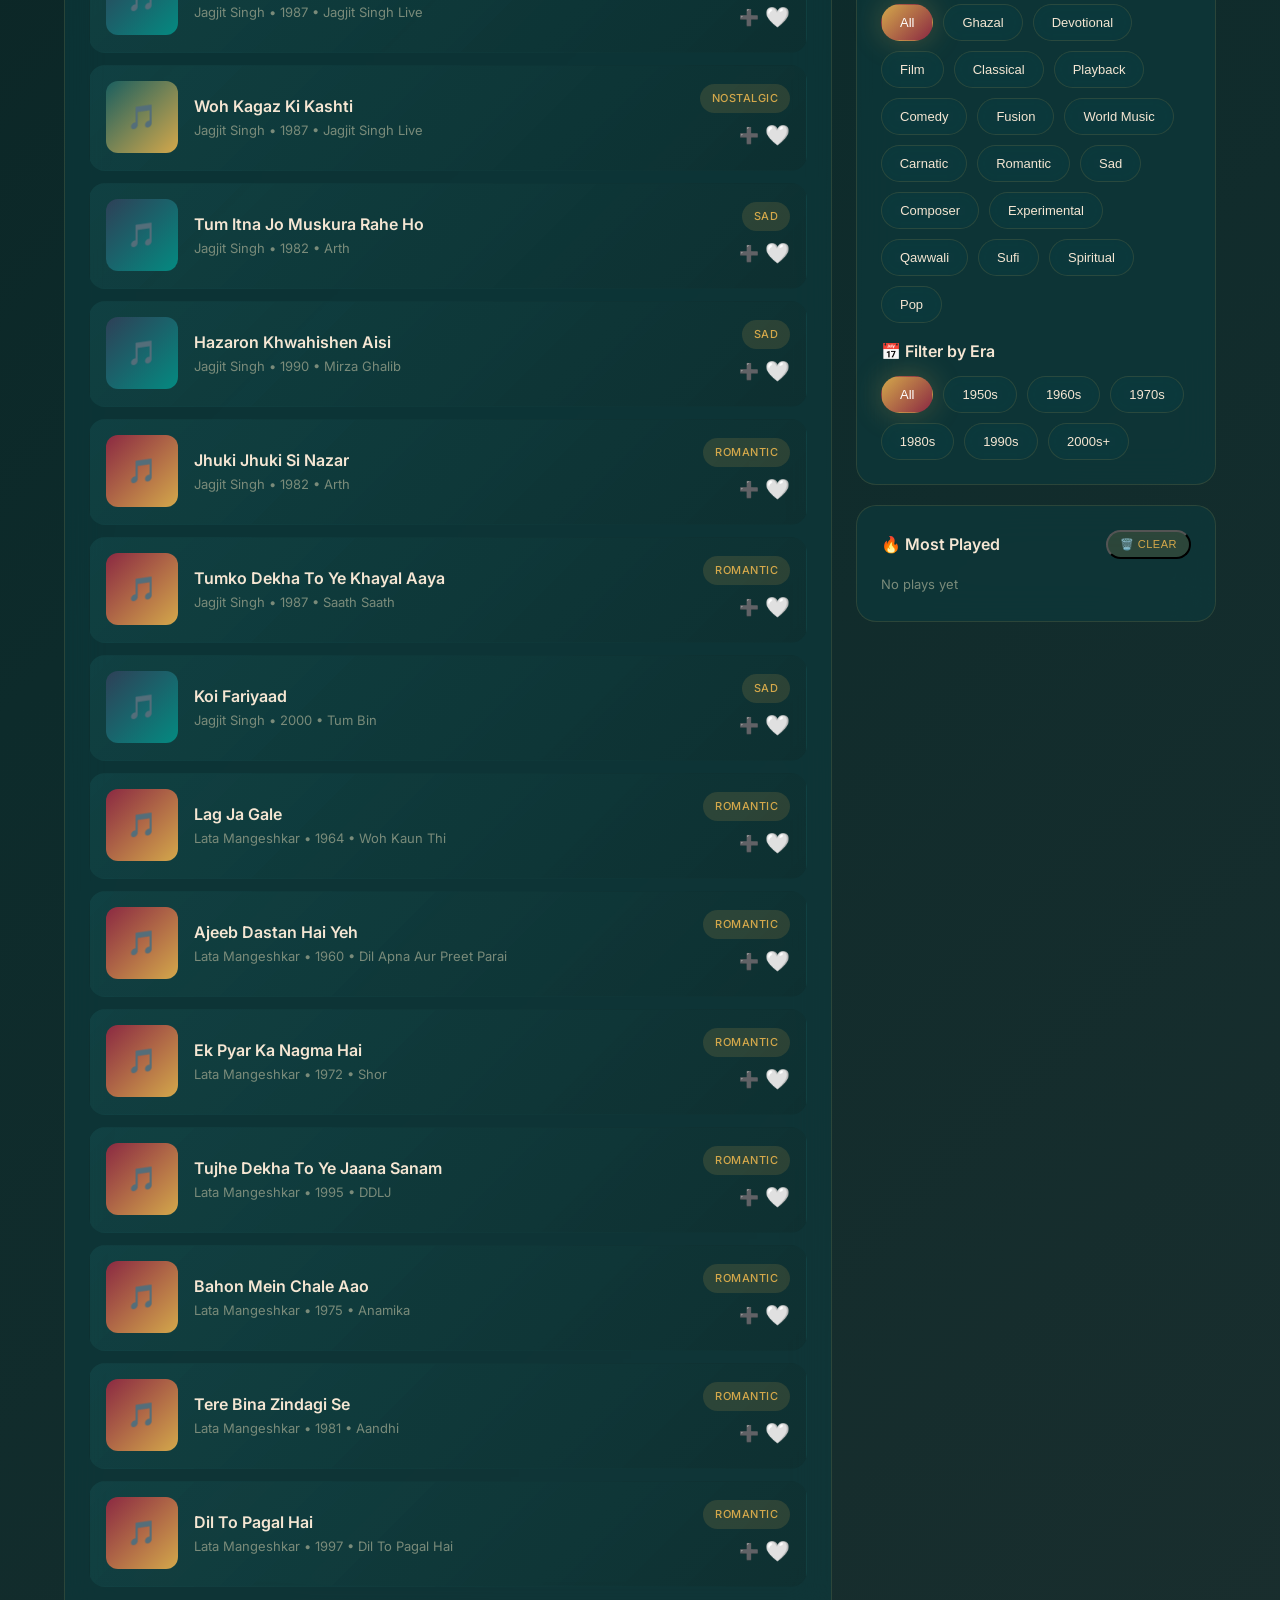
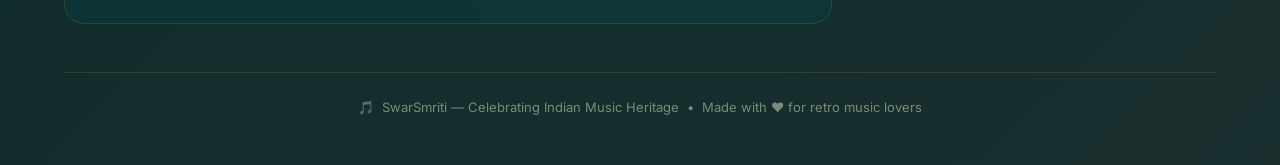
==== commit d3f66b2a: "feat: Add Day 4 features - song details, sleep timer, lyrics panel, genre/era filters, statistics, e" ====
--- a/index.html
+++ b/index.html
@@ -52,6 +52,9 @@
         <button class="pill" id="navMood">
           <span>🎭</span> Mood Explorer
         </button>
+        <button class="pill" id="viewStats" onclick="showStatistics()">
+          <span>📊</span> Stats
+        </button>
         <button class="pill" id="keyboardShortcutsBtn" title="Keyboard Shortcuts" onclick="showKeyboardShortcuts()">
           <span>⌨️</span>
         </button>
@@ -185,6 +188,31 @@
             <span class="muted small">No history yet</span>
           </div>
         </div>
+
+        <!-- Genre & Era Filters -->
+        <div class="card">
+          <strong style="font-size:16px">🎼 Filter by Genre</strong>
+          <div id="genreFilters" class="moodRow" style="margin-top:12px">
+            <!-- Will be populated by JavaScript -->
+          </div>
+          <div style="margin-top:16px">
+            <strong style="font-size:16px">📅 Filter by Era</strong>
+            <div id="eraFilters" class="moodRow" style="margin-top:12px">
+              <!-- Will be populated by JavaScript -->
+            </div>
+          </div>
+        </div>
+
+        <!-- Most Played -->
+        <div class="card">
+          <div style="display:flex;justify-content:space-between;align-items:center;margin-bottom:12px">
+            <strong style="font-size:16px">🔥 Most Played</strong>
+            <button class="badge" id="clearPlayCounts" style="cursor:pointer">🗑️ Clear</button>
+          </div>
+          <div id="mostPlayedList" style="max-height:180px;overflow-y:auto">
+            <span class="muted small">No plays yet</span>
+          </div>
+        </div>
       </aside>
     </main>
 
@@ -216,6 +244,8 @@
           </div>
           <!-- Share Button -->
           <button class="pill" id="modalShareBtn" title="Share this song" onclick="shareCurrentSong()">📤 Share</button>
+          <button class="pill" id="songDetailsBtn" title="Song Details" onclick="showSongDetails()">ℹ️ Info</button>
+          <button class="pill" id="sleepTimerBtn" title="Sleep Timer" onclick="showSleepTimer()">⏰ Timer</button>
           <button class="pill" id="shortcutsBtn" title="Keyboard Shortcuts"
             onclick="showKeyboardShortcuts()">⌨️</button>
           <div class="close" id="closeModal">✕</div>
@@ -288,6 +318,19 @@
             <label style="width:100px" class="muted small">🎤 Vocal</label>
             <button id="vocalToggle" class="pill">Center Cancel: Off</button>
           </div>
+
+          <!-- Equalizer Presets -->
+          <div style="display:flex;gap:12px;align-items:center;margin-top:8px">
+            <label style="width:100px" class="muted small">🎚️ Presets</label>
+            <div style="display:flex;gap:8px;flex-wrap:wrap;flex:1">
+              <button class="chip eq-preset" data-preset="normal" onclick="applyEqualizerPreset('normal')">Normal</button>
+              <button class="chip eq-preset" data-preset="rock" onclick="applyEqualizerPreset('rock')">Rock</button>
+              <button class="chip eq-preset" data-preset="pop" onclick="applyEqualizerPreset('pop')">Pop</button>
+              <button class="chip eq-preset" data-preset="classical" onclick="applyEqualizerPreset('classical')">Classical</button>
+              <button class="chip eq-preset" data-preset="jazz" onclick="applyEqualizerPreset('jazz')">Jazz</button>
+              <button class="chip eq-preset" data-preset="bass" onclick="applyEqualizerPreset('bass')">Bass Boost</button>
+            </div>
+          </div>
         </div>
       </div>
     </div>
@@ -326,6 +369,58 @@
     </div>
   </div>
 
+  <!-- Song Details Modal -->
+  <div id="songDetailsModal" class="modal" style="display:none">
+    <div class="player card" style="max-width:500px">
+      <div style="display:flex;justify-content:space-between;align-items:center">
+        <strong style="font-size:18px">ℹ️ Song Details</strong>
+        <div class="close" id="closeSongDetailsModal">✕</div>
+      </div>
+      <div id="songDetailsContent" style="margin-top:20px">
+        <!-- Content will be populated by JavaScript -->
+      </div>
+    </div>
+  </div>
+
+  <!-- Sleep Timer Modal -->
+  <div id="sleepTimerModal" class="modal" style="display:none">
+    <div class="player card" style="max-width:400px">
+      <div style="display:flex;justify-content:space-between;align-items:center">
+        <strong style="font-size:18px">⏰ Sleep Timer</strong>
+        <div class="close" id="closeSleepTimerModal">✕</div>
+      </div>
+      <div style="margin-top:20px">
+        <div style="margin-bottom:16px">
+          <label class="muted small" style="display:block;margin-bottom:8px">Timer Duration</label>
+          <div style="display:flex;gap:8px;flex-wrap:wrap">
+            <button class="chip timer-option" data-minutes="5" onclick="setSleepTimer(5)">5 min</button>
+            <button class="chip timer-option" data-minutes="10" onclick="setSleepTimer(10)">10 min</button>
+            <button class="chip timer-option" data-minutes="15" onclick="setSleepTimer(15)">15 min</button>
+            <button class="chip timer-option" data-minutes="30" onclick="setSleepTimer(30)">30 min</button>
+            <button class="chip timer-option" data-minutes="60" onclick="setSleepTimer(60)">60 min</button>
+            <button class="chip timer-option" data-minutes="0" onclick="cancelSleepTimer()">Cancel</button>
+          </div>
+        </div>
+        <div id="sleepTimerStatus" class="muted small" style="text-align:center;padding:12px;background:rgba(255,255,255,0.05);border-radius:8px">
+          Timer not set
+        </div>
+      </div>
+    </div>
+  </div>
+
+  <!-- Statistics Modal -->
+  <div id="statsModal" class="modal" style="display:none">
+    <div class="player card" style="max-width:600px">
+      <div style="display:flex;justify-content:space-between;align-items:center">
+        <strong style="font-size:18px">📊 Listening Statistics</strong>
+        <div class="close" id="closeStatsModal">✕</div>
+      </div>
+      <div id="statsContent" style="margin-top:20px">
+        <!-- Content will be populated by JavaScript -->
+      </div>
+    </div>
+  </div>
+
   <script src="data.js"></script>
   <script src="script.js"></script>
 </body>
--- a/style.css
+++ b/style.css
@@ -1176,7 +1176,181 @@
   align-items: center;
 }
 
-/* ========== SHARE BUTTON IN MODAL ========== */
 #modalShareBtn {
   margin-left: auto;
+}
+
+/* ========== DAY 4: LYRICS MODAL ========== */
+.lyrics-modal-content {
+  background: var(--bg-secondary);
+}
+
+.lyrics-content::-webkit-scrollbar {
+  width: 8px;
+}
+
+.lyrics-content::-webkit-scrollbar-track {
+  background: var(--bg-card);
+  border-radius: 4px;
+}
+
+.lyrics-content::-webkit-scrollbar-thumb {
+  background: var(--accent-gold);
+  border-radius: 4px;
+}
+
+.lyrics-content::-webkit-scrollbar-thumb:hover {
+  background: var(--accent-gold-light);
+}
+
+/* ========== DAY 4: SLEEP TIMER ========== */
+.timer-option {
+  transition: all 0.3s ease;
+}
+
+.timer-option.active {
+  background: var(--gradient-accent);
+  color: white;
+  border-color: transparent;
+}
+
+.timer-option:hover {
+  transform: translateY(-2px);
+}
+
+/* Sleep Timer Toast Notification */
+.sleep-toast {
+  position: fixed;
+  bottom: 100px;
+  left: 50%;
+  transform: translateX(-50%) translateY(100px);
+  background: var(--bg-secondary);
+  border: 1px solid var(--glass-border);
+  border-radius: 16px;
+  padding: 16px 24px;
+  display: flex;
+  align-items: center;
+  gap: 12px;
+  z-index: 1001;
+  box-shadow: var(--shadow-lg);
+  transition: transform 0.4s cubic-bezier(0.175, 0.885, 0.32, 1.275), opacity 0.4s ease;
+  opacity: 0;
+}
+
+.sleep-toast.visible {
+  transform: translateX(-50%) translateY(0);
+  opacity: 1;
+}
+
+.sleep-toast span:first-child {
+  font-size: 24px;
+}
+
+/* ========== DAY 4: MOST PLAYED ========== */
+.most-played-item:hover {
+  background: var(--bg-card-hover) !important;
+  transform: translateX(4px);
+}
+
+/* ========== DAY 4: SONG DETAILS ========== */
+.song-details-thumb {
+  box-shadow: 0 10px 30px rgba(0, 0, 0, 0.3);
+}
+
+.detail-item {
+  transition: all 0.3s ease;
+}
+
+.detail-item:hover {
+  border-color: var(--accent-gold);
+  transform: translateY(-2px);
+}
+
+/* ========== DAY 4: EQUALIZER PRESETS ========== */
+.eq-preset {
+  transition: all 0.3s ease;
+}
+
+.eq-preset.active {
+  background: var(--gradient-accent);
+  color: white;
+  border-color: transparent;
+  box-shadow: var(--glow-gold);
+}
+
+.eq-preset:hover {
+  transform: translateY(-2px);
+}
+
+/* ========== DAY 4: GENRE & ERA FILTERS ========== */
+.genre-filter,
+.era-filter {
+  transition: all 0.3s ease;
+}
+
+.genre-filter.active,
+.era-filter.active {
+  background: var(--gradient-accent);
+  color: white;
+  border-color: transparent;
+}
+
+.genre-filter:hover,
+.era-filter:hover {
+  transform: translateY(-2px);
+}
+
+/* ========== DAY 4: STATISTICS ANIMATIONS ========== */
+.stat-card {
+  transition: all 0.3s ease;
+}
+
+.stat-card:hover {
+  transform: translateY(-4px);
+  box-shadow: var(--glow-gold);
+}
+
+/* ========== DAY 4: LYRICS BUTTON IN SONG CARD ========== */
+.lyrics-btn {
+  padding: 6px 10px;
+  font-size: 12px;
+  border-radius: 20px;
+  background: rgba(212, 168, 75, 0.15);
+  border: 1px solid transparent;
+  color: var(--accent-gold);
+  cursor: pointer;
+  transition: all 0.3s ease;
+  opacity: 0;
+}
+
+.song-card:hover .lyrics-btn {
+  opacity: 1;
+}
+
+.lyrics-btn:hover {
+  background: var(--accent-gold);
+  color: var(--bg-primary);
+}
+
+/* ========== DAY 4: RESPONSIVE ADJUSTMENTS ========== */
+@media (max-width: 768px) {
+  .song-details-grid {
+    grid-template-columns: 1fr !important;
+  }
+
+  .song-details-header {
+    flex-direction: column;
+    align-items: center;
+    text-align: center;
+  }
+
+  .sleep-toast {
+    width: 90%;
+    left: 5%;
+    transform: translateX(0) translateY(100px);
+  }
+
+  .sleep-toast.visible {
+    transform: translateX(0) translateY(0);
+  }
 }
